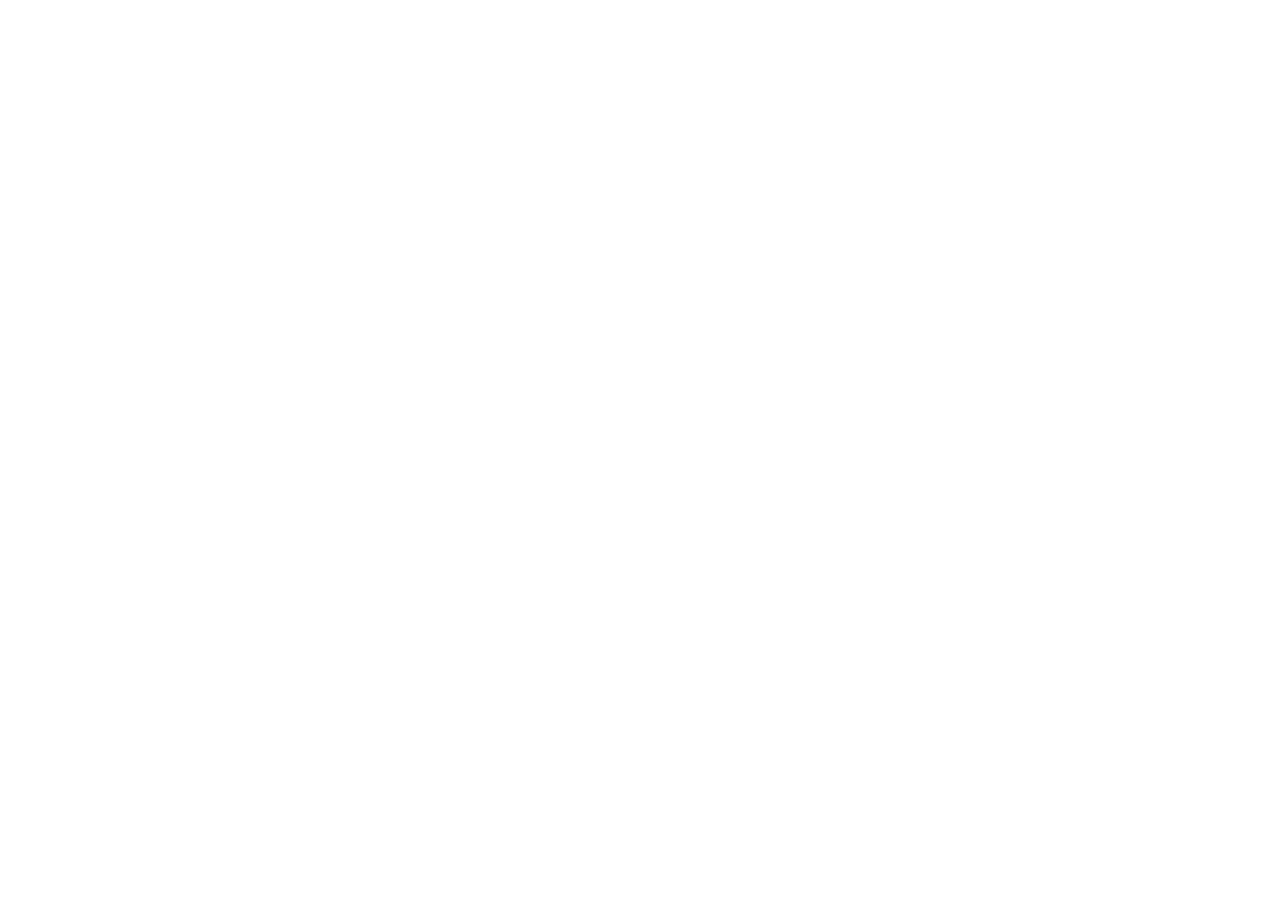
==== index.html @ cf87d17a "添加index 跟login" ====
<!DOCTYPE html>
<html lang="en">

<head>
    <meta charset="UTF-8">
    <meta name="viewport" content="width=device-width, initial-scale=1.0">
    <title>Document</title>
    <link rel="stylesheet" href="/assets/lib/layui/css/layui.css">
    <link rel="stylesheet" href="/assets/css/index.css">
</head>

<body>

</body>

</html>
---- assets/lib/layui/css/layui.css ----
/** layui-v2.5.5 MIT License By https://www.layui.com */
 .layui-inline,img{display:inline-block;vertical-align:middle}h1,h2,h3,h4,h5,h6{font-weight:400}.layui-edge,.layui-header,.layui-inline,.layui-main{position:relative}.layui-body,.layui-edge,.layui-elip{overflow:hidden}.layui-btn,.layui-edge,.layui-inline,img{vertical-align:middle}.layui-btn,.layui-disabled,.layui-icon,.layui-unselect{-moz-user-select:none;-webkit-user-select:none;-ms-user-select:none}.layui-elip,.layui-form-checkbox span,.layui-form-pane .layui-form-label{text-overflow:ellipsis;white-space:nowrap}.layui-breadcrumb,.layui-tree-btnGroup{visibility:hidden}blockquote,body,button,dd,div,dl,dt,form,h1,h2,h3,h4,h5,h6,input,li,ol,p,pre,td,textarea,th,ul{margin:0;padding:0;-webkit-tap-highlight-color:rgba(0,0,0,0)}a:active,a:hover{outline:0}img{border:none}li{list-style:none}table{border-collapse:collapse;border-spacing:0}h4,h5,h6{font-size:100%}button,input,optgroup,option,select,textarea{font-family:inherit;font-size:inherit;font-style:inherit;font-weight:inherit;outline:0}pre{white-space:pre-wrap;white-space:-moz-pre-wrap;white-space:-pre-wrap;white-space:-o-pre-wrap;word-wrap:break-word}body{line-height:24px;font:14px Helvetica Neue,Helvetica,PingFang SC,Tahoma,Arial,sans-serif}hr{height:1px;margin:10px 0;border:0;clear:both}a{color:#333;text-decoration:none}a:hover{color:#777}a cite{font-style:normal;*cursor:pointer}.layui-border-box,.layui-border-box *{box-sizing:border-box}.layui-box,.layui-box *{box-sizing:content-box}.layui-clear{clear:both;*zoom:1}.layui-clear:after{content:'\20';clear:both;*zoom:1;display:block;height:0}.layui-inline{*display:inline;*zoom:1}.layui-edge{display:inline-block;width:0;height:0;border-width:6px;border-style:dashed;border-color:transparent}.layui-edge-top{top:-4px;border-bottom-color:#999;border-bottom-style:solid}.layui-edge-right{border-left-color:#999;border-left-style:solid}.layui-edge-bottom{top:2px;border-top-color:#999;border-top-style:solid}.layui-edge-left{border-right-color:#999;border-right-style:solid}.layui-disabled,.layui-disabled:hover{color:#d2d2d2!important;cursor:not-allowed!important}.layui-circle{border-radius:100%}.layui-show{display:block!important}.layui-hide{display:none!important}@font-face{font-family:layui-icon;src:url(../font/iconfont.eot?v=250);src:url(../font/iconfont.eot?v=250#iefix) format('embedded-opentype'),url(../font/iconfont.woff2?v=250) format('woff2'),url(../font/iconfont.woff?v=250) format('woff'),url(../font/iconfont.ttf?v=250) format('truetype'),url(../font/iconfont.svg?v=250#layui-icon) format('svg')}.layui-icon{font-family:layui-icon!important;font-size:16px;font-style:normal;-webkit-font-smoothing:antialiased;-moz-osx-font-smoothing:grayscale}.layui-icon-reply-fill:before{content:"\e611"}.layui-icon-set-fill:before{content:"\e614"}.layui-icon-menu-fill:before{content:"\e60f"}.layui-icon-search:before{content:"\e615"}.layui-icon-share:before{content:"\e641"}.layui-icon-set-sm:before{content:"\e620"}.layui-icon-engine:before{content:"\e628"}.layui-icon-close:before{content:"\1006"}.layui-icon-close-fill:before{content:"\1007"}.layui-icon-chart-screen:before{content:"\e629"}.layui-icon-star:before{content:"\e600"}.layui-icon-circle-dot:before{content:"\e617"}.layui-icon-chat:before{content:"\e606"}.layui-icon-release:before{content:"\e609"}.layui-icon-list:before{content:"\e60a"}.layui-icon-chart:before{content:"\e62c"}.layui-icon-ok-circle:before{content:"\1005"}.layui-icon-layim-theme:before{content:"\e61b"}.layui-icon-table:before{content:"\e62d"}.layui-icon-right:before{content:"\e602"}.layui-icon-left:before{content:"\e603"}.layui-icon-cart-simple:before{content:"\e698"}.layui-icon-face-cry:before{content:"\e69c"}.layui-icon-face-smile:before{content:"\e6af"}.layui-icon-survey:before{content:"\e6b2"}.layui-icon-tree:before{content:"\e62e"}.layui-icon-upload-circle:before{content:"\e62f"}.layui-icon-add-circle:before{content:"\e61f"}.layui-icon-download-circle:before{content:"\e601"}.layui-icon-templeate-1:before{content:"\e630"}.layui-icon-util:before{content:"\e631"}.layui-icon-face-surprised:before{content:"\e664"}.layui-icon-edit:before{content:"\e642"}.layui-icon-speaker:before{content:"\e645"}.layui-icon-down:before{content:"\e61a"}.layui-icon-file:before{content:"\e621"}.layui-icon-layouts:before{content:"\e632"}.layui-icon-rate-half:before{content:"\e6c9"}.layui-icon-add-circle-fine:before{content:"\e608"}.layui-icon-prev-circle:before{content:"\e633"}.layui-icon-read:before{content:"\e705"}.layui-icon-404:before{content:"\e61c"}.layui-icon-carousel:before{content:"\e634"}.layui-icon-help:before{content:"\e607"}.layui-icon-code-circle:before{content:"\e635"}.layui-icon-water:before{content:"\e636"}.layui-icon-username:before{content:"\e66f"}.layui-icon-find-fill:before{content:"\e670"}.layui-icon-about:before{content:"\e60b"}.layui-icon-location:before{content:"\e715"}.layui-icon-up:before{content:"\e619"}.layui-icon-pause:before{content:"\e651"}.layui-icon-date:before{content:"\e637"}.layui-icon-layim-uploadfile:before{content:"\e61d"}.layui-icon-delete:before{content:"\e640"}.layui-icon-play:before{content:"\e652"}.layui-icon-top:before{content:"\e604"}.layui-icon-friends:before{content:"\e612"}.layui-icon-refresh-3:before{content:"\e9aa"}.layui-icon-ok:before{content:"\e605"}.layui-icon-layer:before{content:"\e638"}.layui-icon-face-smile-fine:before{content:"\e60c"}.layui-icon-dollar:before{content:"\e659"}.layui-icon-group:before{content:"\e613"}.layui-icon-layim-download:before{content:"\e61e"}.layui-icon-picture-fine:before{content:"\e60d"}.layui-icon-link:before{content:"\e64c"}.layui-icon-diamond:before{content:"\e735"}.layui-icon-log:before{content:"\e60e"}.layui-icon-rate-solid:before{content:"\e67a"}.layui-icon-fonts-del:before{content:"\e64f"}.layui-icon-unlink:before{content:"\e64d"}.layui-icon-fonts-clear:before{content:"\e639"}.layui-icon-triangle-r:before{content:"\e623"}.layui-icon-circle:before{content:"\e63f"}.layui-icon-radio:before{content:"\e643"}.layui-icon-align-center:before{content:"\e647"}.layui-icon-align-right:before{content:"\e648"}.layui-icon-align-left:before{content:"\e649"}.layui-icon-loading-1:before{content:"\e63e"}.layui-icon-return:before{content:"\e65c"}.layui-icon-fonts-strong:before{content:"\e62b"}.layui-icon-upload:before{content:"\e67c"}.layui-icon-dialogue:before{content:"\e63a"}.layui-icon-video:before{content:"\e6ed"}.layui-icon-headset:before{content:"\e6fc"}.layui-icon-cellphone-fine:before{content:"\e63b"}.layui-icon-add-1:before{content:"\e654"}.layui-icon-face-smile-b:before{content:"\e650"}.layui-icon-fonts-html:before{content:"\e64b"}.layui-icon-form:before{content:"\e63c"}.layui-icon-cart:before{content:"\e657"}.layui-icon-camera-fill:before{content:"\e65d"}.layui-icon-tabs:before{content:"\e62a"}.layui-icon-fonts-code:before{content:"\e64e"}.layui-icon-fire:before{content:"\e756"}.layui-icon-set:before{content:"\e716"}.layui-icon-fonts-u:before{content:"\e646"}.layui-icon-triangle-d:before{content:"\e625"}.layui-icon-tips:before{content:"\e702"}.layui-icon-picture:before{content:"\e64a"}.layui-icon-more-vertical:before{content:"\e671"}.layui-icon-flag:before{content:"\e66c"}.layui-icon-loading:before{content:"\e63d"}.layui-icon-fonts-i:before{content:"\e644"}.layui-icon-refresh-1:before{content:"\e666"}.layui-icon-rmb:before{content:"\e65e"}.layui-icon-home:before{content:"\e68e"}.layui-icon-user:before{content:"\e770"}.layui-icon-notice:before{content:"\e667"}.layui-icon-login-weibo:before{content:"\e675"}.layui-icon-voice:before{content:"\e688"}.layui-icon-upload-drag:before{content:"\e681"}.layui-icon-login-qq:before{content:"\e676"}.layui-icon-snowflake:before{content:"\e6b1"}.layui-icon-file-b:before{content:"\e655"}.layui-icon-template:before{content:"\e663"}.layui-icon-auz:before{content:"\e672"}.layui-icon-console:before{content:"\e665"}.layui-icon-app:before{content:"\e653"}.layui-icon-prev:before{content:"\e65a"}.layui-icon-website:before{content:"\e7ae"}.layui-icon-next:before{content:"\e65b"}.layui-icon-component:before{content:"\e857"}.layui-icon-more:before{content:"\e65f"}.layui-icon-login-wechat:before{content:"\e677"}.layui-icon-shrink-right:before{content:"\e668"}.layui-icon-spread-left:before{content:"\e66b"}.layui-icon-camera:before{content:"\e660"}.layui-icon-note:before{content:"\e66e"}.layui-icon-refresh:before{content:"\e669"}.layui-icon-female:before{content:"\e661"}.layui-icon-male:before{content:"\e662"}.layui-icon-password:before{content:"\e673"}.layui-icon-senior:before{content:"\e674"}.layui-icon-theme:before{content:"\e66a"}.layui-icon-tread:before{content:"\e6c5"}.layui-icon-praise:before{content:"\e6c6"}.layui-icon-star-fill:before{content:"\e658"}.layui-icon-rate:before{content:"\e67b"}.layui-icon-template-1:before{content:"\e656"}.layui-icon-vercode:before{content:"\e679"}.layui-icon-cellphone:before{content:"\e678"}.layui-icon-screen-full:before{content:"\e622"}.layui-icon-screen-restore:before{content:"\e758"}.layui-icon-cols:before{content:"\e610"}.layui-icon-export:before{content:"\e67d"}.layui-icon-print:before{content:"\e66d"}.layui-icon-slider:before{content:"\e714"}.layui-icon-addition:before{content:"\e624"}.layui-icon-subtraction:before{content:"\e67e"}.layui-icon-service:before{content:"\e626"}.layui-icon-transfer:before{content:"\e691"}.layui-main{width:1140px;margin:0 auto}.layui-header{z-index:1000;height:60px}.layui-header a:hover{transition:all .5s;-webkit-transition:all .5s}.layui-side{position:fixed;left:0;top:0;bottom:0;z-index:999;width:200px;overflow-x:hidden}.layui-side-scroll{position:relative;width:220px;height:100%;overflow-x:hidden}.layui-body{position:absolute;left:200px;right:0;top:0;bottom:0;z-index:998;width:auto;overflow-y:auto;box-sizing:border-box}.layui-layout-body{overflow:hidden}.layui-layout-admin .layui-header{background-color:#23262E}.layui-layout-admin .layui-side{top:60px;width:200px;overflow-x:hidden}.layui-layout-admin .layui-body{position:fixed;top:60px;bottom:44px}.layui-layout-admin .layui-main{width:auto;margin:0 15px}.layui-layout-admin .layui-footer{position:fixed;left:200px;right:0;bottom:0;height:44px;line-height:44px;padding:0 15px;background-color:#eee}.layui-layout-admin .layui-logo{position:absolute;left:0;top:0;width:200px;height:100%;line-height:60px;text-align:center;color:#009688;font-size:16px}.layui-layout-admin .layui-header .layui-nav{background:0 0}.layui-layout-left{position:absolute!important;left:200px;top:0}.layui-layout-right{position:absolute!important;right:0;top:0}.layui-container{position:relative;margin:0 auto;padding:0 15px;box-sizing:border-box}.layui-fluid{position:relative;margin:0 auto;padding:0 15px}.layui-row:after,.layui-row:before{content:'';display:block;clear:both}.layui-col-lg1,.layui-col-lg10,.layui-col-lg11,.layui-col-lg12,.layui-col-lg2,.layui-col-lg3,.layui-col-lg4,.layui-col-lg5,.layui-col-lg6,.layui-col-lg7,.layui-col-lg8,.layui-col-lg9,.layui-col-md1,.layui-col-md10,.layui-col-md11,.layui-col-md12,.layui-col-md2,.layui-col-md3,.layui-col-md4,.layui-col-md5,.layui-col-md6,.layui-col-md7,.layui-col-md8,.layui-col-md9,.layui-col-sm1,.layui-col-sm10,.layui-col-sm11,.layui-col-sm12,.layui-col-sm2,.layui-col-sm3,.layui-col-sm4,.layui-col-sm5,.layui-col-sm6,.layui-col-sm7,.layui-col-sm8,.layui-col-sm9,.layui-col-xs1,.layui-col-xs10,.layui-col-xs11,.layui-col-xs12,.layui-col-xs2,.layui-col-xs3,.layui-col-xs4,.layui-col-xs5,.layui-col-xs6,.layui-col-xs7,.layui-col-xs8,.layui-col-xs9{position:relative;display:block;box-sizing:border-box}.layui-col-xs1,.layui-col-xs10,.layui-col-xs11,.layui-col-xs12,.layui-col-xs2,.layui-col-xs3,.layui-col-xs4,.layui-col-xs5,.layui-col-xs6,.layui-col-xs7,.layui-col-xs8,.layui-col-xs9{float:left}.layui-col-xs1{width:8.33333333%}.layui-col-xs2{width:16.66666667%}.layui-col-xs3{width:25%}.layui-col-xs4{width:33.33333333%}.layui-col-xs5{width:41.66666667%}.layui-col-xs6{width:50%}.layui-col-xs7{width:58.33333333%}.layui-col-xs8{width:66.66666667%}.layui-col-xs9{width:75%}.layui-col-xs10{width:83.33333333%}.layui-col-xs11{width:91.66666667%}.layui-col-xs12{width:100%}.layui-col-xs-offset1{margin-left:8.33333333%}.layui-col-xs-offset2{margin-left:16.66666667%}.layui-col-xs-offset3{margin-left:25%}.layui-col-xs-offset4{margin-left:33.33333333%}.layui-col-xs-offset5{margin-left:41.66666667%}.layui-col-xs-offset6{margin-left:50%}.layui-col-xs-offset7{margin-left:58.33333333%}.layui-col-xs-offset8{margin-left:66.66666667%}.layui-col-xs-offset9{margin-left:75%}.layui-col-xs-offset10{margin-left:83.33333333%}.layui-col-xs-offset11{margin-left:91.66666667%}.layui-col-xs-offset12{margin-left:100%}@media screen and (max-width:768px){.layui-hide-xs{display:none!important}.layui-show-xs-block{display:block!important}.layui-show-xs-inline{display:inline!important}.layui-show-xs-inline-block{display:inline-block!important}}@media screen and (min-width:768px){.layui-container{width:750px}.layui-hide-sm{display:none!important}.layui-show-sm-block{display:block!important}.layui-show-sm-inline{display:inline!important}.layui-show-sm-inline-block{display:inline-block!important}.layui-col-sm1,.layui-col-sm10,.layui-col-sm11,.layui-col-sm12,.layui-col-sm2,.layui-col-sm3,.layui-col-sm4,.layui-col-sm5,.layui-col-sm6,.layui-col-sm7,.layui-col-sm8,.layui-col-sm9{float:left}.layui-col-sm1{width:8.33333333%}.layui-col-sm2{width:16.66666667%}.layui-col-sm3{width:25%}.layui-col-sm4{width:33.33333333%}.layui-col-sm5{width:41.66666667%}.layui-col-sm6{width:50%}.layui-col-sm7{width:58.33333333%}.layui-col-sm8{width:66.66666667%}.layui-col-sm9{width:75%}.layui-col-sm10{width:83.33333333%}.layui-col-sm11{width:91.66666667%}.layui-col-sm12{width:100%}.layui-col-sm-offset1{margin-left:8.33333333%}.layui-col-sm-offset2{margin-left:16.66666667%}.layui-col-sm-offset3{margin-left:25%}.layui-col-sm-offset4{margin-left:33.33333333%}.layui-col-sm-offset5{margin-left:41.66666667%}.layui-col-sm-offset6{margin-left:50%}.layui-col-sm-offset7{margin-left:58.33333333%}.layui-col-sm-offset8{margin-left:66.66666667%}.layui-col-sm-offset9{margin-left:75%}.layui-col-sm-offset10{margin-left:83.33333333%}.layui-col-sm-offset11{margin-left:91.66666667%}.layui-col-sm-offset12{margin-left:100%}}@media screen and (min-width:992px){.layui-container{width:970px}.layui-hide-md{display:none!important}.layui-show-md-block{display:block!important}.layui-show-md-inline{display:inline!important}.layui-show-md-inline-block{display:inline-block!important}.layui-col-md1,.layui-col-md10,.layui-col-md11,.layui-col-md12,.layui-col-md2,.layui-col-md3,.layui-col-md4,.layui-col-md5,.layui-col-md6,.layui-col-md7,.layui-col-md8,.layui-col-md9{float:left}.layui-col-md1{width:8.33333333%}.layui-col-md2{width:16.66666667%}.layui-col-md3{width:25%}.layui-col-md4{width:33.33333333%}.layui-col-md5{width:41.66666667%}.layui-col-md6{width:50%}.layui-col-md7{width:58.33333333%}.layui-col-md8{width:66.66666667%}.layui-col-md9{width:75%}.layui-col-md10{width:83.33333333%}.layui-col-md11{width:91.66666667%}.layui-col-md12{width:100%}.layui-col-md-offset1{margin-left:8.33333333%}.layui-col-md-offset2{margin-left:16.66666667%}.layui-col-md-offset3{margin-left:25%}.layui-col-md-offset4{margin-left:33.33333333%}.layui-col-md-offset5{margin-left:41.66666667%}.layui-col-md-offset6{margin-left:50%}.layui-col-md-offset7{margin-left:58.33333333%}.layui-col-md-offset8{margin-left:66.66666667%}.layui-col-md-offset9{margin-left:75%}.layui-col-md-offset10{margin-left:83.33333333%}.layui-col-md-offset11{margin-left:91.66666667%}.layui-col-md-offset12{margin-left:100%}}@media screen and (min-width:1200px){.layui-container{width:1170px}.layui-hide-lg{display:none!important}.layui-show-lg-block{display:block!important}.layui-show-lg-inline{display:inline!important}.layui-show-lg-inline-block{display:inline-block!important}.layui-col-lg1,.layui-col-lg10,.layui-col-lg11,.layui-col-lg12,.layui-col-lg2,.layui-col-lg3,.layui-col-lg4,.layui-col-lg5,.layui-col-lg6,.layui-col-lg7,.layui-col-lg8,.layui-col-lg9{float:left}.layui-col-lg1{width:8.33333333%}.layui-col-lg2{width:16.66666667%}.layui-col-lg3{width:25%}.layui-col-lg4{width:33.33333333%}.layui-col-lg5{width:41.66666667%}.layui-col-lg6{width:50%}.layui-col-lg7{width:58.33333333%}.layui-col-lg8{width:66.66666667%}.layui-col-lg9{width:75%}.layui-col-lg10{width:83.33333333%}.layui-col-lg11{width:91.66666667%}.layui-col-lg12{width:100%}.layui-col-lg-offset1{margin-left:8.33333333%}.layui-col-lg-offset2{margin-left:16.66666667%}.layui-col-lg-offset3{margin-left:25%}.layui-col-lg-offset4{margin-left:33.33333333%}.layui-col-lg-offset5{margin-left:41.66666667%}.layui-col-lg-offset6{margin-left:50%}.layui-col-lg-offset7{margin-left:58.33333333%}.layui-col-lg-offset8{margin-left:66.66666667%}.layui-col-lg-offset9{margin-left:75%}.layui-col-lg-offset10{margin-left:83.33333333%}.layui-col-lg-offset11{margin-left:91.66666667%}.layui-col-lg-offset12{margin-left:100%}}.layui-col-space1{margin:-.5px}.layui-col-space1>*{padding:.5px}.layui-col-space3{margin:-1.5px}.layui-col-space3>*{padding:1.5px}.layui-col-space5{margin:-2.5px}.layui-col-space5>*{padding:2.5px}.layui-col-space8{margin:-3.5px}.layui-col-space8>*{padding:3.5px}.layui-col-space10{margin:-5px}.layui-col-space10>*{padding:5px}.layui-col-space12{margin:-6px}.layui-col-space12>*{padding:6px}.layui-col-space15{margin:-7.5px}.layui-col-space15>*{padding:7.5px}.layui-col-space18{margin:-9px}.layui-col-space18>*{padding:9px}.layui-col-space20{margin:-10px}.layui-col-space20>*{padding:10px}.layui-col-space22{margin:-11px}.layui-col-space22>*{padding:11px}.layui-col-space25{margin:-12.5px}.layui-col-space25>*{padding:12.5px}.layui-col-space30{margin:-15px}.layui-col-space30>*{padding:15px}.layui-btn,.layui-input,.layui-select,.layui-textarea,.layui-upload-button{outline:0;-webkit-appearance:none;transition:all .3s;-webkit-transition:all .3s;box-sizing:border-box}.layui-elem-quote{margin-bottom:10px;padding:15px;line-height:22px;border-left:5px solid #009688;border-radius:0 2px 2px 0;background-color:#f2f2f2}.layui-quote-nm{border-style:solid;border-width:1px 1px 1px 5px;background:0 0}.layui-elem-field{margin-bottom:10px;padding:0;border-width:1px;border-style:solid}.layui-elem-field legend{margin-left:20px;padding:0 10px;font-size:20px;font-weight:300}.layui-field-title{margin:10px 0 20px;border-width:1px 0 0}.layui-field-box{padding:10px 15px}.layui-field-title .layui-field-box{padding:10px 0}.layui-progress{position:relative;height:6px;border-radius:20px;background-color:#e2e2e2}.layui-progress-bar{position:absolute;left:0;top:0;width:0;max-width:100%;height:6px;border-radius:20px;text-align:right;background-color:#5FB878;transition:all .3s;-webkit-transition:all .3s}.layui-progress-big,.layui-progress-big .layui-progress-bar{height:18px;line-height:18px}.layui-progress-text{position:relative;top:-20px;line-height:18px;font-size:12px;color:#666}.layui-progress-big .layui-progress-text{position:static;padding:0 10px;color:#fff}.layui-collapse{border-width:1px;border-style:solid;border-radius:2px}.layui-colla-content,.layui-colla-item{border-top-width:1px;border-top-style:solid}.layui-colla-item:first-child{border-top:none}.layui-colla-title{position:relative;height:42px;line-height:42px;padding:0 15px 0 35px;color:#333;background-color:#f2f2f2;cursor:pointer;font-size:14px;overflow:hidden}.layui-colla-content{display:none;padding:10px 15px;line-height:22px;color:#666}.layui-colla-icon{position:absolute;left:15px;top:0;font-size:14px}.layui-card{margin-bottom:15px;border-radius:2px;background-color:#fff;box-shadow:0 1px 2px 0 rgba(0,0,0,.05)}.layui-card:last-child{margin-bottom:0}.layui-card-header{position:relative;height:42px;line-height:42px;padding:0 15px;border-bottom:1px solid #f6f6f6;color:#333;border-radius:2px 2px 0 0;font-size:14px}.layui-bg-black,.layui-bg-blue,.layui-bg-cyan,.layui-bg-green,.layui-bg-orange,.layui-bg-red{color:#fff!important}.layui-card-body{position:relative;padding:10px 15px;line-height:24px}.layui-card-body[pad15]{padding:15px}.layui-card-body[pad20]{padding:20px}.layui-card-body .layui-table{margin:5px 0}.layui-card .layui-tab{margin:0}.layui-panel-window{position:relative;padding:15px;border-radius:0;border-top:5px solid #E6E6E6;background-color:#fff}.layui-auxiliar-moving{position:fixed;left:0;right:0;top:0;bottom:0;width:100%;height:100%;background:0 0;z-index:9999999999}.layui-form-label,.layui-form-mid,.layui-form-select,.layui-input-block,.layui-input-inline,.layui-textarea{position:relative}.layui-bg-red{background-color:#FF5722!important}.layui-bg-orange{background-color:#FFB800!important}.layui-bg-green{background-color:#009688!important}.layui-bg-cyan{background-color:#2F4056!important}.layui-bg-blue{background-color:#1E9FFF!important}.layui-bg-black{background-color:#393D49!important}.layui-bg-gray{background-color:#eee!important;color:#666!important}.layui-badge-rim,.layui-colla-content,.layui-colla-item,.layui-collapse,.layui-elem-field,.layui-form-pane .layui-form-item[pane],.layui-form-pane .layui-form-label,.layui-input,.layui-layedit,.layui-layedit-tool,.layui-quote-nm,.layui-select,.layui-tab-bar,.layui-tab-card,.layui-tab-title,.layui-tab-title .layui-this:after,.layui-textarea{border-color:#e6e6e6}.layui-timeline-item:before,hr{background-color:#e6e6e6}.layui-text{line-height:22px;font-size:14px;color:#666}.layui-text h1,.layui-text h2,.layui-text h3{font-weight:500;color:#333}.layui-text h1{font-size:30px}.layui-text h2{font-size:24px}.layui-text h3{font-size:18px}.layui-text a:not(.layui-btn){color:#01AAED}.layui-text a:not(.layui-btn):hover{text-decoration:underline}.layui-text ul{padding:5px 0 5px 15px}.layui-text ul li{margin-top:5px;list-style-type:disc}.layui-text em,.layui-word-aux{color:#999!important;padding:0 5px!important}.layui-btn{display:inline-block;height:38px;line-height:38px;padding:0 18px;background-color:#009688;color:#fff;white-space:nowrap;text-align:center;font-size:14px;border:none;border-radius:2px;cursor:pointer}.layui-btn:hover{opacity:.8;filter:alpha(opacity=80);color:#fff}.layui-btn:active{opacity:1;filter:alpha(opacity=100)}.layui-btn+.layui-btn{margin-left:10px}.layui-btn-container{font-size:0}.layui-btn-container .layui-btn{margin-right:10px;margin-bottom:10px}.layui-btn-container .layui-btn+.layui-btn{margin-left:0}.layui-table .layui-btn-container .layui-btn{margin-bottom:9px}.layui-btn-radius{border-radius:100px}.layui-btn .layui-icon{margin-right:3px;font-size:18px;vertical-align:bottom;vertical-align:middle\9}.layui-btn-primary{border:1px solid #C9C9C9;background-color:#fff;color:#555}.layui-btn-primary:hover{border-color:#009688;color:#333}.layui-btn-normal{background-color:#1E9FFF}.layui-btn-warm{background-color:#FFB800}.layui-btn-danger{background-color:#FF5722}.layui-btn-checked{background-color:#5FB878}.layui-btn-disabled,.layui-btn-disabled:active,.layui-btn-disabled:hover{border:1px solid #e6e6e6;background-color:#FBFBFB;color:#C9C9C9;cursor:not-allowed;opacity:1}.layui-btn-lg{height:44px;line-height:44px;padding:0 25px;font-size:16px}.layui-btn-sm{height:30px;line-height:30px;padding:0 10px;font-size:12px}.layui-btn-sm i{font-size:16px!important}.layui-btn-xs{height:22px;line-height:22px;padding:0 5px;font-size:12px}.layui-btn-xs i{font-size:14px!important}.layui-btn-group{display:inline-block;vertical-align:middle;font-size:0}.layui-btn-group .layui-btn{margin-left:0!important;margin-right:0!important;border-left:1px solid rgba(255,255,255,.5);border-radius:0}.layui-btn-group .layui-btn-primary{border-left:none}.layui-btn-group .layui-btn-primary:hover{border-color:#C9C9C9;color:#009688}.layui-btn-group .layui-btn:first-child{border-left:none;border-radius:2px 0 0 2px}.layui-btn-group .layui-btn-primary:first-child{border-left:1px solid #c9c9c9}.layui-btn-group .layui-btn:last-child{border-radius:0 2px 2px 0}.layui-btn-group .layui-btn+.layui-btn{margin-left:0}.layui-btn-group+.layui-btn-group{margin-left:10px}.layui-btn-fluid{width:100%}.layui-input,.layui-select,.layui-textarea{height:38px;line-height:1.3;line-height:38px\9;border-width:1px;border-style:solid;background-color:#fff;border-radius:2px}.layui-input::-webkit-input-placeholder,.layui-select::-webkit-input-placeholder,.layui-textarea::-webkit-input-placeholder{line-height:1.3}.layui-input,.layui-textarea{display:block;width:100%;padding-left:10px}.layui-input:hover,.layui-textarea:hover{border-color:#D2D2D2!important}.layui-input:focus,.layui-textarea:focus{border-color:#C9C9C9!important}.layui-textarea{min-height:100px;height:auto;line-height:20px;padding:6px 10px;resize:vertical}.layui-select{padding:0 10px}.layui-form input[type=checkbox],.layui-form input[type=radio],.layui-form select{display:none}.layui-form [lay-ignore]{display:initial}.layui-form-item{margin-bottom:15px;clear:both;*zoom:1}.layui-form-item:after{content:'\20';clear:both;*zoom:1;display:block;height:0}.layui-form-label{float:left;display:block;padding:9px 15px;width:80px;font-weight:400;line-height:20px;text-align:right}.layui-form-label-col{display:block;float:none;padding:9px 0;line-height:20px;text-align:left}.layui-form-item .layui-inline{margin-bottom:5px;margin-right:10px}.layui-input-block{margin-left:110px;min-height:36px}.layui-input-inline{display:inline-block;vertical-align:middle}.layui-form-item .layui-input-inline{float:left;width:190px;margin-right:10px}.layui-form-text .layui-input-inline{width:auto}.layui-form-mid{float:left;display:block;padding:9px 0!important;line-height:20px;margin-right:10px}.layui-form-danger+.layui-form-select .layui-input,.layui-form-danger:focus{border-color:#FF5722!important}.layui-form-select .layui-input{padding-right:30px;cursor:pointer}.layui-form-select .layui-edge{position:absolute;right:10px;top:50%;margin-top:-3px;cursor:pointer;border-width:6px;border-top-color:#c2c2c2;border-top-style:solid;transition:all .3s;-webkit-transition:all .3s}.layui-form-select dl{display:none;position:absolute;left:0;top:42px;padding:5px 0;z-index:899;min-width:100%;border:1px solid #d2d2d2;max-height:300px;overflow-y:auto;background-color:#fff;border-radius:2px;box-shadow:0 2px 4px rgba(0,0,0,.12);box-sizing:border-box}.layui-form-select dl dd,.layui-form-select dl dt{padding:0 10px;line-height:36px;white-space:nowrap;overflow:hidden;text-overflow:ellipsis}.layui-form-select dl dt{font-size:12px;color:#999}.layui-form-select dl dd{cursor:pointer}.layui-form-select dl dd:hover{background-color:#f2f2f2;-webkit-transition:.5s all;transition:.5s all}.layui-form-select .layui-select-group dd{padding-left:20px}.layui-form-select dl dd.layui-select-tips{padding-left:10px!important;color:#999}.layui-form-select dl dd.layui-this{background-color:#5FB878;color:#fff}.layui-form-checkbox,.layui-form-select dl dd.layui-disabled{background-color:#fff}.layui-form-selected dl{display:block}.layui-form-checkbox,.layui-form-checkbox *,.layui-form-switch{display:inline-block;vertical-align:middle}.layui-form-selected .layui-edge{margin-top:-9px;-webkit-transform:rotate(180deg);transform:rotate(180deg);margin-top:-3px\9}:root .layui-form-selected .layui-edge{margin-top:-9px\0/IE9}.layui-form-selectup dl{top:auto;bottom:42px}.layui-select-none{margin:5px 0;text-align:center;color:#999}.layui-select-disabled .layui-disabled{border-color:#eee!important}.layui-select-disabled .layui-edge{border-top-color:#d2d2d2}.layui-form-checkbox{position:relative;height:30px;line-height:30px;margin-right:10px;padding-right:30px;cursor:pointer;font-size:0;-webkit-transition:.1s linear;transition:.1s linear;box-sizing:border-box}.layui-form-checkbox span{padding:0 10px;height:100%;font-size:14px;border-radius:2px 0 0 2px;background-color:#d2d2d2;color:#fff;overflow:hidden}.layui-form-checkbox:hover span{background-color:#c2c2c2}.layui-form-checkbox i{position:absolute;right:0;top:0;width:30px;height:28px;border:1px solid #d2d2d2;border-left:none;border-radius:0 2px 2px 0;color:#fff;font-size:20px;text-align:center}.layui-form-checkbox:hover i{border-color:#c2c2c2;color:#c2c2c2}.layui-form-checked,.layui-form-checked:hover{border-color:#5FB878}.layui-form-checked span,.layui-form-checked:hover span{background-color:#5FB878}.layui-form-checked i,.layui-form-checked:hover i{color:#5FB878}.layui-form-item .layui-form-checkbox{margin-top:4px}.layui-form-checkbox[lay-skin=primary]{height:auto!important;line-height:normal!important;min-width:18px;min-height:18px;border:none!important;margin-right:0;padding-left:28px;padding-right:0;background:0 0}.layui-form-checkbox[lay-skin=primary] span{padding-left:0;padding-right:15px;line-height:18px;background:0 0;color:#666}.layui-form-checkbox[lay-skin=primary] i{right:auto;left:0;width:16px;height:16px;line-height:16px;border:1px solid #d2d2d2;font-size:12px;border-radius:2px;background-color:#fff;-webkit-transition:.1s linear;transition:.1s linear}.layui-form-checkbox[lay-skin=primary]:hover i{border-color:#5FB878;color:#fff}.layui-form-checked[lay-skin=primary] i{border-color:#5FB878!important;background-color:#5FB878;color:#fff}.layui-checkbox-disbaled[lay-skin=primary] span{background:0 0!important;color:#c2c2c2}.layui-checkbox-disbaled[lay-skin=primary]:hover i{border-color:#d2d2d2}.layui-form-item .layui-form-checkbox[lay-skin=primary]{margin-top:10px}.layui-form-switch{position:relative;height:22px;line-height:22px;min-width:35px;padding:0 5px;margin-top:8px;border:1px solid #d2d2d2;border-radius:20px;cursor:pointer;background-color:#fff;-webkit-transition:.1s linear;transition:.1s linear}.layui-form-switch i{position:absolute;left:5px;top:3px;width:16px;height:16px;border-radius:20px;background-color:#d2d2d2;-webkit-transition:.1s linear;transition:.1s linear}.layui-form-switch em{position:relative;top:0;width:25px;margin-left:21px;padding:0!important;text-align:center!important;color:#999!important;font-style:normal!important;font-size:12px}.layui-form-onswitch{border-color:#5FB878;background-color:#5FB878}.layui-checkbox-disbaled,.layui-checkbox-disbaled i{border-color:#e2e2e2!important}.layui-form-onswitch i{left:100%;margin-left:-21px;background-color:#fff}.layui-form-onswitch em{margin-left:5px;margin-right:21px;color:#fff!important}.layui-checkbox-disbaled span{background-color:#e2e2e2!important}.layui-checkbox-disbaled:hover i{color:#fff!important}[lay-radio]{display:none}.layui-form-radio,.layui-form-radio *{display:inline-block;vertical-align:middle}.layui-form-radio{line-height:28px;margin:6px 10px 0 0;padding-right:10px;cursor:pointer;font-size:0}.layui-form-radio *{font-size:14px}.layui-form-radio>i{margin-right:8px;font-size:22px;color:#c2c2c2}.layui-form-radio>i:hover,.layui-form-radioed>i{color:#5FB878}.layui-radio-disbaled>i{color:#e2e2e2!important}.layui-form-pane .layui-form-label{width:110px;padding:8px 15px;height:38px;line-height:20px;border-width:1px;border-style:solid;border-radius:2px 0 0 2px;text-align:center;background-color:#FBFBFB;overflow:hidden;box-sizing:border-box}.layui-form-pane .layui-input-inline{margin-left:-1px}.layui-form-pane .layui-input-block{margin-left:110px;left:-1px}.layui-form-pane .layui-input{border-radius:0 2px 2px 0}.layui-form-pane .layui-form-text .layui-form-label{float:none;width:100%;border-radius:2px;box-sizing:border-box;text-align:left}.layui-form-pane .layui-form-text .layui-input-inline{display:block;margin:0;top:-1px;clear:both}.layui-form-pane .layui-form-text .layui-input-block{margin:0;left:0;top:-1px}.layui-form-pane .layui-form-text .layui-textarea{min-height:100px;border-radius:0 0 2px 2px}.layui-form-pane .layui-form-checkbox{margin:4px 0 4px 10px}.layui-form-pane .layui-form-radio,.layui-form-pane .layui-form-switch{margin-top:6px;margin-left:10px}.layui-form-pane .layui-form-item[pane]{position:relative;border-width:1px;border-style:solid}.layui-form-pane .layui-form-item[pane] .layui-form-label{position:absolute;left:0;top:0;height:100%;border-width:0 1px 0 0}.layui-form-pane .layui-form-item[pane] .layui-input-inline{margin-left:110px}@media screen and (max-width:450px){.layui-form-item .layui-form-label{text-overflow:ellipsis;overflow:hidden;white-space:nowrap}.layui-form-item .layui-inline{display:block;margin-right:0;margin-bottom:20px;clear:both}.layui-form-item .layui-inline:after{content:'\20';clear:both;display:block;height:0}.layui-form-item .layui-input-inline{display:block;float:none;left:-3px;width:auto;margin:0 0 10px 112px}.layui-form-item .layui-input-inline+.layui-form-mid{margin-left:110px;top:-5px;padding:0}.layui-form-item .layui-form-checkbox{margin-right:5px;margin-bottom:5px}}.layui-layedit{border-width:1px;border-style:solid;border-radius:2px}.layui-layedit-tool{padding:3px 5px;border-bottom-width:1px;border-bottom-style:solid;font-size:0}.layedit-tool-fixed{position:fixed;top:0;border-top:1px solid #e2e2e2}.layui-layedit-tool .layedit-tool-mid,.layui-layedit-tool .layui-icon{display:inline-block;vertical-align:middle;text-align:center;font-size:14px}.layui-layedit-tool .layui-icon{position:relative;width:32px;height:30px;line-height:30px;margin:3px 5px;color:#777;cursor:pointer;border-radius:2px}.layui-layedit-tool .layui-icon:hover{color:#393D49}.layui-layedit-tool .layui-icon:active{color:#000}.layui-layedit-tool .layedit-tool-active{background-color:#e2e2e2;color:#000}.layui-layedit-tool .layui-disabled,.layui-layedit-tool .layui-disabled:hover{color:#d2d2d2;cursor:not-allowed}.layui-layedit-tool .layedit-tool-mid{width:1px;height:18px;margin:0 10px;background-color:#d2d2d2}.layedit-tool-html{width:50px!important;font-size:30px!important}.layedit-tool-b,.layedit-tool-code,.layedit-tool-help{font-size:16px!important}.layedit-tool-d,.layedit-tool-face,.layedit-tool-image,.layedit-tool-unlink{font-size:18px!important}.layedit-tool-image input{position:absolute;font-size:0;left:0;top:0;width:100%;height:100%;opacity:.01;filter:Alpha(opacity=1);cursor:pointer}.layui-layedit-iframe iframe{display:block;width:100%}#LAY_layedit_code{overflow:hidden}.layui-laypage{display:inline-block;*display:inline;*zoom:1;vertical-align:middle;margin:10px 0;font-size:0}.layui-laypage>a:first-child,.layui-laypage>a:first-child em{border-radius:2px 0 0 2px}.layui-laypage>a:last-child,.layui-laypage>a:last-child em{border-radius:0 2px 2px 0}.layui-laypage>:first-child{margin-left:0!important}.layui-laypage>:last-child{margin-right:0!important}.layui-laypage a,.layui-laypage button,.layui-laypage input,.layui-laypage select,.layui-laypage span{border:1px solid #e2e2e2}.layui-laypage a,.layui-laypage span{display:inline-block;*display:inline;*zoom:1;vertical-align:middle;padding:0 15px;height:28px;line-height:28px;margin:0 -1px 5px 0;background-color:#fff;color:#333;font-size:12px}.layui-flow-more a *,.layui-laypage input,.layui-table-view select[lay-ignore]{display:inline-block}.layui-laypage a:hover{color:#009688}.layui-laypage em{font-style:normal}.layui-laypage .layui-laypage-spr{color:#999;font-weight:700}.layui-laypage a{text-decoration:none}.layui-laypage .layui-laypage-curr{position:relative}.layui-laypage .layui-laypage-curr em{position:relative;color:#fff}.layui-laypage .layui-laypage-curr .layui-laypage-em{position:absolute;left:-1px;top:-1px;padding:1px;width:100%;height:100%;background-color:#009688}.layui-laypage-em{border-radius:2px}.layui-laypage-next em,.layui-laypage-prev em{font-family:Sim sun;font-size:16px}.layui-laypage .layui-laypage-count,.layui-laypage .layui-laypage-limits,.layui-laypage .layui-laypage-refresh,.layui-laypage .layui-laypage-skip{margin-left:10px;margin-right:10px;padding:0;border:none}.layui-laypage .layui-laypage-limits,.layui-laypage .layui-laypage-refresh{vertical-align:top}.layui-laypage .layui-laypage-refresh i{font-size:18px;cursor:pointer}.layui-laypage select{height:22px;padding:3px;border-radius:2px;cursor:pointer}.layui-laypage .layui-laypage-skip{height:30px;line-height:30px;color:#999}.layui-laypage button,.layui-laypage input{height:30px;line-height:30px;border-radius:2px;vertical-align:top;background-color:#fff;box-sizing:border-box}.layui-laypage input{width:40px;margin:0 10px;padding:0 3px;text-align:center}.layui-laypage input:focus,.layui-laypage select:focus{border-color:#009688!important}.layui-laypage button{margin-left:10px;padding:0 10px;cursor:pointer}.layui-table,.layui-table-view{margin:10px 0}.layui-flow-more{margin:10px 0;text-align:center;color:#999;font-size:14px}.layui-flow-more a{height:32px;line-height:32px}.layui-flow-more a *{vertical-align:top}.layui-flow-more a cite{padding:0 20px;border-radius:3px;background-color:#eee;color:#333;font-style:normal}.layui-flow-more a cite:hover{opacity:.8}.layui-flow-more a i{font-size:30px;color:#737383}.layui-table{width:100%;background-color:#fff;color:#666}.layui-table tr{transition:all .3s;-webkit-transition:all .3s}.layui-table th{text-align:left;font-weight:400}.layui-table tbody tr:hover,.layui-table thead tr,.layui-table-click,.layui-table-header,.layui-table-hover,.layui-table-mend,.layui-table-patch,.layui-table-tool,.layui-table-total,.layui-table-total tr,.layui-table[lay-even] tr:nth-child(even){background-color:#f2f2f2}.layui-table td,.layui-table th,.layui-table-col-set,.layui-table-fixed-r,.layui-table-grid-down,.layui-table-header,.layui-table-page,.layui-table-tips-main,.layui-table-tool,.layui-table-total,.layui-table-view,.layui-table[lay-skin=line],.layui-table[lay-skin=row]{border-width:1px;border-style:solid;border-color:#e6e6e6}.layui-table td,.layui-table th{position:relative;padding:9px 15px;min-height:20px;line-height:20px;font-size:14px}.layui-table[lay-skin=line] td,.layui-table[lay-skin=line] th{border-width:0 0 1px}.layui-table[lay-skin=row] td,.layui-table[lay-skin=row] th{border-width:0 1px 0 0}.layui-table[lay-skin=nob] td,.layui-table[lay-skin=nob] th{border:none}.layui-table img{max-width:100px}.layui-table[lay-size=lg] td,.layui-table[lay-size=lg] th{padding:15px 30px}.layui-table-view .layui-table[lay-size=lg] .layui-table-cell{height:40px;line-height:40px}.layui-table[lay-size=sm] td,.layui-table[lay-size=sm] th{font-size:12px;padding:5px 10px}.layui-table-view .layui-table[lay-size=sm] .layui-table-cell{height:20px;line-height:20px}.layui-table[lay-data]{display:none}.layui-table-box{position:relative;overflow:hidden}.layui-table-view .layui-table{position:relative;width:auto;margin:0}.layui-table-view .layui-table[lay-skin=line]{border-width:0 1px 0 0}.layui-table-view .layui-table[lay-skin=row]{border-width:0 0 1px}.layui-table-view .layui-table td,.layui-table-view .layui-table th{padding:5px 0;border-top:none;border-left:none}.layui-table-view .layui-table th.layui-unselect .layui-table-cell span{cursor:pointer}.layui-table-view .layui-table td{cursor:default}.layui-table-view .layui-table td[data-edit=text]{cursor:text}.layui-table-view .layui-form-checkbox[lay-skin=primary] i{width:18px;height:18px}.layui-table-view .layui-form-radio{line-height:0;padding:0}.layui-table-view .layui-form-radio>i{margin:0;font-size:20px}.layui-table-init{position:absolute;left:0;top:0;width:100%;height:100%;text-align:center;z-index:110}.layui-table-init .layui-icon{position:absolute;left:50%;top:50%;margin:-15px 0 0 -15px;font-size:30px;color:#c2c2c2}.layui-table-header{border-width:0 0 1px;overflow:hidden}.layui-table-header .layui-table{margin-bottom:-1px}.layui-table-tool .layui-inline[lay-event]{position:relative;width:26px;height:26px;padding:5px;line-height:16px;margin-right:10px;text-align:center;color:#333;border:1px solid #ccc;cursor:pointer;-webkit-transition:.5s all;transition:.5s all}.layui-table-tool .layui-inline[lay-event]:hover{border:1px solid #999}.layui-table-tool-temp{padding-right:120px}.layui-table-tool-self{position:absolute;right:17px;top:10px}.layui-table-tool .layui-table-tool-self .layui-inline[lay-event]{margin:0 0 0 10px}.layui-table-tool-panel{position:absolute;top:29px;left:-1px;padding:5px 0;min-width:150px;min-height:40px;border:1px solid #d2d2d2;text-align:left;overflow-y:auto;background-color:#fff;box-shadow:0 2px 4px rgba(0,0,0,.12)}.layui-table-cell,.layui-table-tool-panel li{overflow:hidden;text-overflow:ellipsis;white-space:nowrap}.layui-table-tool-panel li{padding:0 10px;line-height:30px;-webkit-transition:.5s all;transition:.5s all}.layui-table-tool-panel li .layui-form-checkbox[lay-skin=primary]{width:100%;padding-left:28px}.layui-table-tool-panel li:hover{background-color:#f2f2f2}.layui-table-tool-panel li .layui-form-checkbox[lay-skin=primary] i{position:absolute;left:0;top:0}.layui-table-tool-panel li .layui-form-checkbox[lay-skin=primary] span{padding:0}.layui-table-tool .layui-table-tool-self .layui-table-tool-panel{left:auto;right:-1px}.layui-table-col-set{position:absolute;right:0;top:0;width:20px;height:100%;border-width:0 0 0 1px;background-color:#fff}.layui-table-sort{width:10px;height:20px;margin-left:5px;cursor:pointer!important}.layui-table-sort .layui-edge{position:absolute;left:5px;border-width:5px}.layui-table-sort .layui-table-sort-asc{top:3px;border-top:none;border-bottom-style:solid;border-bottom-color:#b2b2b2}.layui-table-sort .layui-table-sort-asc:hover{border-bottom-color:#666}.layui-table-sort .layui-table-sort-desc{bottom:5px;border-bottom:none;border-top-style:solid;border-top-color:#b2b2b2}.layui-table-sort .layui-table-sort-desc:hover{border-top-color:#666}.layui-table-sort[lay-sort=asc] .layui-table-sort-asc{border-bottom-color:#000}.layui-table-sort[lay-sort=desc] .layui-table-sort-desc{border-top-color:#000}.layui-table-cell{height:28px;line-height:28px;padding:0 15px;position:relative;box-sizing:border-box}.layui-table-cell .layui-form-checkbox[lay-skin=primary]{top:-1px;padding:0}.layui-table-cell .layui-table-link{color:#01AAED}.laytable-cell-checkbox,.laytable-cell-numbers,.laytable-cell-radio,.laytable-cell-space{padding:0;text-align:center}.layui-table-body{position:relative;overflow:auto;margin-right:-1px;margin-bottom:-1px}.layui-table-body .layui-none{line-height:26px;padding:15px;text-align:center;color:#999}.layui-table-fixed{position:absolute;left:0;top:0;z-index:101}.layui-table-fixed .layui-table-body{overflow:hidden}.layui-table-fixed-l{box-shadow:0 -1px 8px rgba(0,0,0,.08)}.layui-table-fixed-r{left:auto;right:-1px;border-width:0 0 0 1px;box-shadow:-1px 0 8px rgba(0,0,0,.08)}.layui-table-fixed-r .layui-table-header{position:relative;overflow:visible}.layui-table-mend{position:absolute;right:-49px;top:0;height:100%;width:50px}.layui-table-tool{position:relative;z-index:890;width:100%;min-height:50px;line-height:30px;padding:10px 15px;border-width:0 0 1px}.layui-table-tool .layui-btn-container{margin-bottom:-10px}.layui-table-page,.layui-table-total{border-width:1px 0 0;margin-bottom:-1px;overflow:hidden}.layui-table-page{position:relative;width:100%;padding:7px 7px 0;height:41px;font-size:12px;white-space:nowrap}.layui-table-page>div{height:26px}.layui-table-page .layui-laypage{margin:0}.layui-table-page .layui-laypage a,.layui-table-page .layui-laypage span{height:26px;line-height:26px;margin-bottom:10px;border:none;background:0 0}.layui-table-page .layui-laypage a,.layui-table-page .layui-laypage span.layui-laypage-curr{padding:0 12px}.layui-table-page .layui-laypage span{margin-left:0;padding:0}.layui-table-page .layui-laypage .layui-laypage-prev{margin-left:-7px!important}.layui-table-page .layui-laypage .layui-laypage-curr .layui-laypage-em{left:0;top:0;padding:0}.layui-table-page .layui-laypage button,.layui-table-page .layui-laypage input{height:26px;line-height:26px}.layui-table-page .layui-laypage input{width:40px}.layui-table-page .layui-laypage button{padding:0 10px}.layui-table-page select{height:18px}.layui-table-patch .layui-table-cell{padding:0;width:30px}.layui-table-edit{position:absolute;left:0;top:0;width:100%;height:100%;padding:0 14px 1px;border-radius:0;box-shadow:1px 1px 20px rgba(0,0,0,.15)}.layui-table-edit:focus{border-color:#5FB878!important}select.layui-table-edit{padding:0 0 0 10px;border-color:#C9C9C9}.layui-table-view .layui-form-checkbox,.layui-table-view .layui-form-radio,.layui-table-view .layui-form-switch{top:0;margin:0;box-sizing:content-box}.layui-table-view .layui-form-checkbox{top:-1px;height:26px;line-height:26px}.layui-table-view .layui-form-checkbox i{height:26px}.layui-table-grid .layui-table-cell{overflow:visible}.layui-table-grid-down{position:absolute;top:0;right:0;width:26px;height:100%;padding:5px 0;border-width:0 0 0 1px;text-align:center;background-color:#fff;color:#999;cursor:pointer}.layui-table-grid-down .layui-icon{position:absolute;top:50%;left:50%;margin:-8px 0 0 -8px}.layui-table-grid-down:hover{background-color:#fbfbfb}body .layui-table-tips .layui-layer-content{background:0 0;padding:0;box-shadow:0 1px 6px rgba(0,0,0,.12)}.layui-table-tips-main{margin:-44px 0 0 -1px;max-height:150px;padding:8px 15px;font-size:14px;overflow-y:scroll;background-color:#fff;color:#666}.layui-table-tips-c{position:absolute;right:-3px;top:-13px;width:20px;height:20px;padding:3px;cursor:pointer;background-color:#666;border-radius:50%;color:#fff}.layui-table-tips-c:hover{background-color:#777}.layui-table-tips-c:before{position:relative;right:-2px}.layui-upload-file{display:none!important;opacity:.01;filter:Alpha(opacity=1)}.layui-upload-drag,.layui-upload-form,.layui-upload-wrap{display:inline-block}.layui-upload-list{margin:10px 0}.layui-upload-choose{padding:0 10px;color:#999}.layui-upload-drag{position:relative;padding:30px;border:1px dashed #e2e2e2;background-color:#fff;text-align:center;cursor:pointer;color:#999}.layui-upload-drag .layui-icon{font-size:50px;color:#009688}.layui-upload-drag[lay-over]{border-color:#009688}.layui-upload-iframe{position:absolute;width:0;height:0;border:0;visibility:hidden}.layui-upload-wrap{position:relative;vertical-align:middle}.layui-upload-wrap .layui-upload-file{display:block!important;position:absolute;left:0;top:0;z-index:10;font-size:100px;width:100%;height:100%;opacity:.01;filter:Alpha(opacity=1);cursor:pointer}.layui-transfer-active,.layui-transfer-box{display:inline-block;vertical-align:middle}.layui-transfer-box,.layui-transfer-header,.layui-transfer-search{border-width:0;border-style:solid;border-color:#e6e6e6}.layui-transfer-box{position:relative;border-width:1px;width:200px;height:360px;border-radius:2px;background-color:#fff}.layui-transfer-box .layui-form-checkbox{width:100%;margin:0!important}.layui-transfer-header{height:38px;line-height:38px;padding:0 10px;border-bottom-width:1px}.layui-transfer-search{position:relative;padding:10px;border-bottom-width:1px}.layui-transfer-search .layui-input{height:32px;padding-left:30px;font-size:12px}.layui-transfer-search .layui-icon-search{position:absolute;left:20px;top:50%;margin-top:-8px;color:#666}.layui-transfer-active{margin:0 15px}.layui-transfer-active .layui-btn{display:block;margin:0;padding:0 15px;background-color:#5FB878;border-color:#5FB878;color:#fff}.layui-transfer-active .layui-btn-disabled{background-color:#FBFBFB;border-color:#e6e6e6;color:#C9C9C9}.layui-transfer-active .layui-btn:first-child{margin-bottom:15px}.layui-transfer-active .layui-btn .layui-icon{margin:0;font-size:14px!important}.layui-transfer-data{padding:5px 0;overflow:auto}.layui-transfer-data li{height:32px;line-height:32px;padding:0 10px}.layui-transfer-data li:hover{background-color:#f2f2f2;transition:.5s all}.layui-transfer-data .layui-none{padding:15px 10px;text-align:center;color:#999}.layui-nav{position:relative;padding:0 20px;background-color:#393D49;color:#fff;border-radius:2px;font-size:0;box-sizing:border-box}.layui-nav *{font-size:14px}.layui-nav .layui-nav-item{position:relative;display:inline-block;*display:inline;*zoom:1;vertical-align:middle;line-height:60px}.layui-nav .layui-nav-item a{display:block;padding:0 20px;color:#fff;color:rgba(255,255,255,.7);transition:all .3s;-webkit-transition:all .3s}.layui-nav .layui-this:after,.layui-nav-bar,.layui-nav-tree .layui-nav-itemed:after{position:absolute;left:0;top:0;width:0;height:5px;background-color:#5FB878;transition:all .2s;-webkit-transition:all .2s}.layui-nav-bar{z-index:1000}.layui-nav .layui-nav-item a:hover,.layui-nav .layui-this a{color:#fff}.layui-nav .layui-this:after{content:'';top:auto;bottom:0;width:100%}.layui-nav-img{width:30px;height:30px;margin-right:10px;border-radius:50%}.layui-nav .layui-nav-more{content:'';width:0;height:0;border-style:solid dashed dashed;border-color:#fff transparent transparent;overflow:hidden;cursor:pointer;transition:all .2s;-webkit-transition:all .2s;position:absolute;top:50%;right:3px;margin-top:-3px;border-width:6px;border-top-color:rgba(255,255,255,.7)}.layui-nav .layui-nav-mored,.layui-nav-itemed>a .layui-nav-more{margin-top:-9px;border-style:dashed dashed solid;border-color:transparent transparent #fff}.layui-nav-child{display:none;position:absolute;left:0;top:65px;min-width:100%;line-height:36px;padding:5px 0;box-shadow:0 2px 4px rgba(0,0,0,.12);border:1px solid #d2d2d2;background-color:#fff;z-index:100;border-radius:2px;white-space:nowrap}.layui-nav .layui-nav-child a{color:#333}.layui-nav .layui-nav-child a:hover{background-color:#f2f2f2;color:#000}.layui-nav-child dd{position:relative}.layui-nav .layui-nav-child dd.layui-this a,.layui-nav-child dd.layui-this{background-color:#5FB878;color:#fff}.layui-nav-child dd.layui-this:after{display:none}.layui-nav-tree{width:200px;padding:0}.layui-nav-tree .layui-nav-item{display:block;width:100%;line-height:45px}.layui-nav-tree .layui-nav-item a{position:relative;height:45px;line-height:45px;text-overflow:ellipsis;overflow:hidden;white-space:nowrap}.layui-nav-tree .layui-nav-item a:hover{background-color:#4E5465}.layui-nav-tree .layui-nav-bar{width:5px;height:0;background-color:#009688}.layui-nav-tree .layui-nav-child dd.layui-this,.layui-nav-tree .layui-nav-child dd.layui-this a,.layui-nav-tree .layui-this,.layui-nav-tree .layui-this>a,.layui-nav-tree .layui-this>a:hover{background-color:#009688;color:#fff}.layui-nav-tree .layui-this:after{display:none}.layui-nav-itemed>a,.layui-nav-tree .layui-nav-title a,.layui-nav-tree .layui-nav-title a:hover{color:#fff!important}.layui-nav-tree .layui-nav-child{position:relative;z-index:0;top:0;border:none;box-shadow:none}.layui-nav-tree .layui-nav-child a{height:40px;line-height:40px;color:#fff;color:rgba(255,255,255,.7)}.layui-nav-tree .layui-nav-child,.layui-nav-tree .layui-nav-child a:hover{background:0 0;color:#fff}.layui-nav-tree .layui-nav-more{right:10px}.layui-nav-itemed>.layui-nav-child{display:block;padding:0;background-color:rgba(0,0,0,.3)!important}.layui-nav-itemed>.layui-nav-child>.layui-this>.layui-nav-child{display:block}.layui-nav-side{position:fixed;top:0;bottom:0;left:0;overflow-x:hidden;z-index:999}.layui-bg-blue .layui-nav-bar,.layui-bg-blue .layui-nav-itemed:after,.layui-bg-blue .layui-this:after{background-color:#93D1FF}.layui-bg-blue .layui-nav-child dd.layui-this{background-color:#1E9FFF}.layui-bg-blue .layui-nav-itemed>a,.layui-nav-tree.layui-bg-blue .layui-nav-title a,.layui-nav-tree.layui-bg-blue .layui-nav-title a:hover{background-color:#007DDB!important}.layui-breadcrumb{font-size:0}.layui-breadcrumb>*{font-size:14px}.layui-breadcrumb a{color:#999!important}.layui-breadcrumb a:hover{color:#5FB878!important}.layui-breadcrumb a cite{color:#666;font-style:normal}.layui-breadcrumb span[lay-separator]{margin:0 10px;color:#999}.layui-tab{margin:10px 0;text-align:left!important}.layui-tab[overflow]>.layui-tab-title{overflow:hidden}.layui-tab-title{position:relative;left:0;height:40px;white-space:nowrap;font-size:0;border-bottom-width:1px;border-bottom-style:solid;transition:all .2s;-webkit-transition:all .2s}.layui-tab-title li{display:inline-block;*display:inline;*zoom:1;vertical-align:middle;font-size:14px;transition:all .2s;-webkit-transition:all .2s;position:relative;line-height:40px;min-width:65px;padding:0 15px;text-align:center;cursor:pointer}.layui-tab-title li a{display:block}.layui-tab-title .layui-this{color:#000}.layui-tab-title .layui-this:after{position:absolute;left:0;top:0;content:'';width:100%;height:41px;border-width:1px;border-style:solid;border-bottom-color:#fff;border-radius:2px 2px 0 0;box-sizing:border-box;pointer-events:none}.layui-tab-bar{position:absolute;right:0;top:0;z-index:10;width:30px;height:39px;line-height:39px;border-width:1px;border-style:solid;border-radius:2px;text-align:center;background-color:#fff;cursor:pointer}.layui-tab-bar .layui-icon{position:relative;display:inline-block;top:3px;transition:all .3s;-webkit-transition:all .3s}.layui-tab-item{display:none}.layui-tab-more{padding-right:30px;height:auto!important;white-space:normal!important}.layui-tab-more li.layui-this:after{border-bottom-color:#e2e2e2;border-radius:2px}.layui-tab-more .layui-tab-bar .layui-icon{top:-2px;top:3px\9;-webkit-transform:rotate(180deg);transform:rotate(180deg)}:root .layui-tab-more .layui-tab-bar .layui-icon{top:-2px\0/IE9}.layui-tab-content{padding:10px}.layui-tab-title li .layui-tab-close{position:relative;display:inline-block;width:18px;height:18px;line-height:20px;margin-left:8px;top:1px;text-align:center;font-size:14px;color:#c2c2c2;transition:all .2s;-webkit-transition:all .2s}.layui-tab-title li .layui-tab-close:hover{border-radius:2px;background-color:#FF5722;color:#fff}.layui-tab-brief>.layui-tab-title .layui-this{color:#009688}.layui-tab-brief>.layui-tab-more li.layui-this:after,.layui-tab-brief>.layui-tab-title .layui-this:after{border:none;border-radius:0;border-bottom:2px solid #5FB878}.layui-tab-brief[overflow]>.layui-tab-title .layui-this:after{top:-1px}.layui-tab-card{border-width:1px;border-style:solid;border-radius:2px;box-shadow:0 2px 5px 0 rgba(0,0,0,.1)}.layui-tab-card>.layui-tab-title{background-color:#f2f2f2}.layui-tab-card>.layui-tab-title li{margin-right:-1px;margin-left:-1px}.layui-tab-card>.layui-tab-title .layui-this{background-color:#fff}.layui-tab-card>.layui-tab-title .layui-this:after{border-top:none;border-width:1px;border-bottom-color:#fff}.layui-tab-card>.layui-tab-title .layui-tab-bar{height:40px;line-height:40px;border-radius:0;border-top:none;border-right:none}.layui-tab-card>.layui-tab-more .layui-this{background:0 0;color:#5FB878}.layui-tab-card>.layui-tab-more .layui-this:after{border:none}.layui-timeline{padding-left:5px}.layui-timeline-item{position:relative;padding-bottom:20px}.layui-timeline-axis{position:absolute;left:-5px;top:0;z-index:10;width:20px;height:20px;line-height:20px;background-color:#fff;color:#5FB878;border-radius:50%;text-align:center;cursor:pointer}.layui-timeline-axis:hover{color:#FF5722}.layui-timeline-item:before{content:'';position:absolute;left:5px;top:0;z-index:0;width:1px;height:100%}.layui-timeline-item:last-child:before{display:none}.layui-timeline-item:first-child:before{display:block}.layui-timeline-content{padding-left:25px}.layui-timeline-title{position:relative;margin-bottom:10px}.layui-badge,.layui-badge-dot,.layui-badge-rim{position:relative;display:inline-block;padding:0 6px;font-size:12px;text-align:center;background-color:#FF5722;color:#fff;border-radius:2px}.layui-badge{height:18px;line-height:18px}.layui-badge-dot{width:8px;height:8px;padding:0;border-radius:50%}.layui-badge-rim{height:18px;line-height:18px;border-width:1px;border-style:solid;background-color:#fff;color:#666}.layui-btn .layui-badge,.layui-btn .layui-badge-dot{margin-left:5px}.layui-nav .layui-badge,.layui-nav .layui-badge-dot{position:absolute;top:50%;margin:-8px 6px 0}.layui-tab-title .layui-badge,.layui-tab-title .layui-badge-dot{left:5px;top:-2px}.layui-carousel{position:relative;left:0;top:0;background-color:#f8f8f8}.layui-carousel>[carousel-item]{position:relative;width:100%;height:100%;overflow:hidden}.layui-carousel>[carousel-item]:before{position:absolute;content:'\e63d';left:50%;top:50%;width:100px;line-height:20px;margin:-10px 0 0 -50px;text-align:center;color:#c2c2c2;font-family:layui-icon!important;font-size:30px;font-style:normal;-webkit-font-smoothing:antialiased;-moz-osx-font-smoothing:grayscale}.layui-carousel>[carousel-item]>*{display:none;position:absolute;left:0;top:0;width:100%;height:100%;background-color:#f8f8f8;transition-duration:.3s;-webkit-transition-duration:.3s}.layui-carousel-updown>*{-webkit-transition:.3s ease-in-out up;transition:.3s ease-in-out up}.layui-carousel-arrow{display:none\9;opacity:0;position:absolute;left:10px;top:50%;margin-top:-18px;width:36px;height:36px;line-height:36px;text-align:center;font-size:20px;border:0;border-radius:50%;background-color:rgba(0,0,0,.2);color:#fff;-webkit-transition-duration:.3s;transition-duration:.3s;cursor:pointer}.layui-carousel-arrow[lay-type=add]{left:auto!important;right:10px}.layui-carousel:hover .layui-carousel-arrow[lay-type=add],.layui-carousel[lay-arrow=always] .layui-carousel-arrow[lay-type=add]{right:20px}.layui-carousel[lay-arrow=always] .layui-carousel-arrow{opacity:1;left:20px}.layui-carousel[lay-arrow=none] .layui-carousel-arrow{display:none}.layui-carousel-arrow:hover,.layui-carousel-ind ul:hover{background-color:rgba(0,0,0,.35)}.layui-carousel:hover .layui-carousel-arrow{display:block\9;opacity:1;left:20px}.layui-carousel-ind{position:relative;top:-35px;width:100%;line-height:0!important;text-align:center;font-size:0}.layui-carousel[lay-indicator=outside]{margin-bottom:30px}.layui-carousel[lay-indicator=outside] .layui-carousel-ind{top:10px}.layui-carousel[lay-indicator=outside] .layui-carousel-ind ul{background-color:rgba(0,0,0,.5)}.layui-carousel[lay-indicator=none] .layui-carousel-ind{display:none}.layui-carousel-ind ul{display:inline-block;padding:5px;background-color:rgba(0,0,0,.2);border-radius:10px;-webkit-transition-duration:.3s;transition-duration:.3s}.layui-carousel-ind li{display:inline-block;width:10px;height:10px;margin:0 3px;font-size:14px;background-color:#e2e2e2;background-color:rgba(255,255,255,.5);border-radius:50%;cursor:pointer;-webkit-transition-duration:.3s;transition-duration:.3s}.layui-carousel-ind li:hover{background-color:rgba(255,255,255,.7)}.layui-carousel-ind li.layui-this{background-color:#fff}.layui-carousel>[carousel-item]>.layui-carousel-next,.layui-carousel>[carousel-item]>.layui-carousel-prev,.layui-carousel>[carousel-item]>.layui-this{display:block}.layui-carousel>[carousel-item]>.layui-this{left:0}.layui-carousel>[carousel-item]>.layui-carousel-prev{left:-100%}.layui-carousel>[carousel-item]>.layui-carousel-next{left:100%}.layui-carousel>[carousel-item]>.layui-carousel-next.layui-carousel-left,.layui-carousel>[carousel-item]>.layui-carousel-prev.layui-carousel-right{left:0}.layui-carousel>[carousel-item]>.layui-this.layui-carousel-left{left:-100%}.layui-carousel>[carousel-item]>.layui-this.layui-carousel-right{left:100%}.layui-carousel[lay-anim=updown] .layui-carousel-arrow{left:50%!important;top:20px;margin:0 0 0 -18px}.layui-carousel[lay-anim=updown]>[carousel-item]>*,.layui-carousel[lay-anim=fade]>[carousel-item]>*{left:0!important}.layui-carousel[lay-anim=updown] .layui-carousel-arrow[lay-type=add]{top:auto!important;bottom:20px}.layui-carousel[lay-anim=updown] .layui-carousel-ind{position:absolute;top:50%;right:20px;width:auto;height:auto}.layui-carousel[lay-anim=updown] .layui-carousel-ind ul{padding:3px 5px}.layui-carousel[lay-anim=updown] .layui-carousel-ind li{display:block;margin:6px 0}.layui-carousel[lay-anim=updown]>[carousel-item]>.layui-this{top:0}.layui-carousel[lay-anim=updown]>[carousel-item]>.layui-carousel-prev{top:-100%}.layui-carousel[lay-anim=updown]>[carousel-item]>.layui-carousel-next{top:100%}.layui-carousel[lay-anim=updown]>[carousel-item]>.layui-carousel-next.layui-carousel-left,.layui-carousel[lay-anim=updown]>[carousel-item]>.layui-carousel-prev.layui-carousel-right{top:0}.layui-carousel[lay-anim=updown]>[carousel-item]>.layui-this.layui-carousel-left{top:-100%}.layui-carousel[lay-anim=updown]>[carousel-item]>.layui-this.layui-carousel-right{top:100%}.layui-carousel[lay-anim=fade]>[carousel-item]>.layui-carousel-next,.layui-carousel[lay-anim=fade]>[carousel-item]>.layui-carousel-prev{opacity:0}.layui-carousel[lay-anim=fade]>[carousel-item]>.layui-carousel-next.layui-carousel-left,.layui-carousel[lay-anim=fade]>[carousel-item]>.layui-carousel-prev.layui-carousel-right{opacity:1}.layui-carousel[lay-anim=fade]>[carousel-item]>.layui-this.layui-carousel-left,.layui-carousel[lay-anim=fade]>[carousel-item]>.layui-this.layui-carousel-right{opacity:0}.layui-fixbar{position:fixed;right:15px;bottom:15px;z-index:999999}.layui-fixbar li{width:50px;height:50px;line-height:50px;margin-bottom:1px;text-align:center;cursor:pointer;font-size:30px;background-color:#9F9F9F;color:#fff;border-radius:2px;opacity:.95}.layui-fixbar li:hover{opacity:.85}.layui-fixbar li:active{opacity:1}.layui-fixbar .layui-fixbar-top{display:none;font-size:40px}body .layui-util-face{border:none;background:0 0}body .layui-util-face .layui-layer-content{padding:0;background-color:#fff;color:#666;box-shadow:none}.layui-util-face .layui-layer-TipsG{display:none}.layui-util-face ul{position:relative;width:372px;padding:10px;border:1px solid #D9D9D9;background-color:#fff;box-shadow:0 0 20px rgba(0,0,0,.2)}.layui-util-face ul li{cursor:pointer;float:left;border:1px solid #e8e8e8;height:22px;width:26px;overflow:hidden;margin:-1px 0 0 -1px;padding:4px 2px;text-align:center}.layui-util-face ul li:hover{position:relative;z-index:2;border:1px solid #eb7350;background:#fff9ec}.layui-code{position:relative;margin:10px 0;padding:15px;line-height:20px;border:1px solid #ddd;border-left-width:6px;background-color:#F2F2F2;color:#333;font-family:Courier New;font-size:12px}.layui-rate,.layui-rate *{display:inline-block;vertical-align:middle}.layui-rate{padding:10px 5px 10px 0;font-size:0}.layui-rate li i.layui-icon{font-size:20px;color:#FFB800;margin-right:5px;transition:all .3s;-webkit-transition:all .3s}.layui-rate li i:hover{cursor:pointer;transform:scale(1.12);-webkit-transform:scale(1.12)}.layui-rate[readonly] li i:hover{cursor:default;transform:scale(1)}.layui-colorpicker{width:26px;height:26px;border:1px solid #e6e6e6;padding:5px;border-radius:2px;line-height:24px;display:inline-block;cursor:pointer;transition:all .3s;-webkit-transition:all .3s}.layui-colorpicker:hover{border-color:#d2d2d2}.layui-colorpicker.layui-colorpicker-lg{width:34px;height:34px;line-height:32px}.layui-colorpicker.layui-colorpicker-sm{width:24px;height:24px;line-height:22px}.layui-colorpicker.layui-colorpicker-xs{width:22px;height:22px;line-height:20px}.layui-colorpicker-trigger-bgcolor{display:block;background:url([data-uri]);border-radius:2px}.layui-colorpicker-trigger-span{display:block;height:100%;box-sizing:border-box;border:1px solid rgba(0,0,0,.15);border-radius:2px;text-align:center}.layui-colorpicker-trigger-i{display:inline-block;color:#FFF;font-size:12px}.layui-colorpicker-trigger-i.layui-icon-close{color:#999}.layui-colorpicker-main{position:absolute;z-index:66666666;width:280px;padding:7px;background:#FFF;border:1px solid #d2d2d2;border-radius:2px;box-shadow:0 2px 4px rgba(0,0,0,.12)}.layui-colorpicker-main-wrapper{height:180px;position:relative}.layui-colorpicker-basis{width:260px;height:100%;position:relative}.layui-colorpicker-basis-white{width:100%;height:100%;position:absolute;top:0;left:0;background:linear-gradient(90deg,#FFF,hsla(0,0%,100%,0))}.layui-colorpicker-basis-black{width:100%;height:100%;position:absolute;top:0;left:0;background:linear-gradient(0deg,#000,transparent)}.layui-colorpicker-basis-cursor{width:10px;height:10px;border:1px solid #FFF;border-radius:50%;position:absolute;top:-3px;right:-3px;cursor:pointer}.layui-colorpicker-side{position:absolute;top:0;right:0;width:12px;height:100%;background:linear-gradient(red,#FF0,#0F0,#0FF,#00F,#F0F,red)}.layui-colorpicker-side-slider{width:100%;height:5px;box-shadow:0 0 1px #888;box-sizing:border-box;background:#FFF;border-radius:1px;border:1px solid #f0f0f0;cursor:pointer;position:absolute;left:0}.layui-colorpicker-main-alpha{display:none;height:12px;margin-top:7px;background:url([data-uri])}.layui-colorpicker-alpha-bgcolor{height:100%;position:relative}.layui-colorpicker-alpha-slider{width:5px;height:100%;box-shadow:0 0 1px #888;box-sizing:border-box;background:#FFF;border-radius:1px;border:1px solid #f0f0f0;cursor:pointer;position:absolute;top:0}.layui-colorpicker-main-pre{padding-top:7px;font-size:0}.layui-colorpicker-pre{width:20px;height:20px;border-radius:2px;display:inline-block;margin-left:6px;margin-bottom:7px;cursor:pointer}.layui-colorpicker-pre:nth-child(11n+1){margin-left:0}.layui-colorpicker-pre-isalpha{background:url([data-uri])}.layui-colorpicker-pre.layui-this{box-shadow:0 0 3px 2px rgba(0,0,0,.15)}.layui-colorpicker-pre>div{height:100%;border-radius:2px}.layui-colorpicker-main-input{text-align:right;padding-top:7px}.layui-colorpicker-main-input .layui-btn-container .layui-btn{margin:0 0 0 10px}.layui-colorpicker-main-input div.layui-inline{float:left;margin-right:10px;font-size:14px}.layui-colorpicker-main-input input.layui-input{width:150px;height:30px;color:#666}.layui-slider{height:4px;background:#e2e2e2;border-radius:3px;position:relative;cursor:pointer}.layui-slider-bar{border-radius:3px;position:absolute;height:100%}.layui-slider-step{position:absolute;top:0;width:4px;height:4px;border-radius:50%;background:#FFF;-webkit-transform:translateX(-50%);transform:translateX(-50%)}.layui-slider-wrap{width:36px;height:36px;position:absolute;top:-16px;-webkit-transform:translateX(-50%);transform:translateX(-50%);z-index:10;text-align:center}.layui-slider-wrap-btn{width:12px;height:12px;border-radius:50%;background:#FFF;display:inline-block;vertical-align:middle;cursor:pointer;transition:.3s}.layui-slider-wrap:after{content:"";height:100%;display:inline-block;vertical-align:middle}.layui-slider-wrap-btn.layui-slider-hover,.layui-slider-wrap-btn:hover{transform:scale(1.2)}.layui-slider-wrap-btn.layui-disabled:hover{transform:scale(1)!important}.layui-slider-tips{position:absolute;top:-42px;z-index:66666666;white-space:nowrap;display:none;-webkit-transform:translateX(-50%);transform:translateX(-50%);color:#FFF;background:#000;border-radius:3px;height:25px;line-height:25px;padding:0 10px}.layui-slider-tips:after{content:'';position:absolute;bottom:-12px;left:50%;margin-left:-6px;width:0;height:0;border-width:6px;border-style:solid;border-color:#000 transparent transparent}.layui-slider-input{width:70px;height:32px;border:1px solid #e6e6e6;border-radius:3px;font-size:16px;line-height:32px;position:absolute;right:0;top:-15px}.layui-slider-input-btn{display:none;position:absolute;top:0;right:0;width:20px;height:100%;border-left:1px solid #d2d2d2}.layui-slider-input-btn i{cursor:pointer;position:absolute;right:0;bottom:0;width:20px;height:50%;font-size:12px;line-height:16px;text-align:center;color:#999}.layui-slider-input-btn i:first-child{top:0;border-bottom:1px solid #d2d2d2}.layui-slider-input-txt{height:100%;font-size:14px}.layui-slider-input-txt input{height:100%;border:none}.layui-slider-input-btn i:hover{color:#009688}.layui-slider-vertical{width:4px;margin-left:34px}.layui-slider-vertical .layui-slider-bar{width:4px}.layui-slider-vertical .layui-slider-step{top:auto;left:0;-webkit-transform:translateY(50%);transform:translateY(50%)}.layui-slider-vertical .layui-slider-wrap{top:auto;left:-16px;-webkit-transform:translateY(50%);transform:translateY(50%)}.layui-slider-vertical .layui-slider-tips{top:auto;left:2px}@media \0screen{.layui-slider-wrap-btn{margin-left:-20px}.layui-slider-vertical .layui-slider-wrap-btn{margin-left:0;margin-bottom:-20px}.layui-slider-vertical .layui-slider-tips{margin-left:-8px}.layui-slider>span{margin-left:8px}}.layui-tree{line-height:22px}.layui-tree .layui-form-checkbox{margin:0!important}.layui-tree-set{width:100%;position:relative}.layui-tree-pack{display:none;padding-left:20px;position:relative}.layui-tree-iconClick,.layui-tree-main{display:inline-block;vertical-align:middle}.layui-tree-line .layui-tree-pack{padding-left:27px}.layui-tree-line .layui-tree-set .layui-tree-set:after{content:'';position:absolute;top:14px;left:-9px;width:17px;height:0;border-top:1px dotted #c0c4cc}.layui-tree-entry{position:relative;padding:3px 0;height:20px;white-space:nowrap}.layui-tree-entry:hover{background-color:#eee}.layui-tree-line .layui-tree-entry:hover{background-color:rgba(0,0,0,0)}.layui-tree-line .layui-tree-entry:hover .layui-tree-txt{color:#999;text-decoration:underline;transition:.3s}.layui-tree-main{cursor:pointer;padding-right:10px}.layui-tree-line .layui-tree-set:before{content:'';position:absolute;top:0;left:-9px;width:0;height:100%;border-left:1px dotted #c0c4cc}.layui-tree-line .layui-tree-set.layui-tree-setLineShort:before{height:13px}.layui-tree-line .layui-tree-set.layui-tree-setHide:before{height:0}.layui-tree-iconClick{position:relative;height:20px;line-height:20px;margin:0 10px;color:#c0c4cc}.layui-tree-icon{height:12px;line-height:12px;width:12px;text-align:center;border:1px solid #c0c4cc}.layui-tree-iconClick .layui-icon{font-size:18px}.layui-tree-icon .layui-icon{font-size:12px;color:#666}.layui-tree-iconArrow{padding:0 5px}.layui-tree-iconArrow:after{content:'';position:absolute;left:4px;top:3px;z-index:100;width:0;height:0;border-width:5px;border-style:solid;border-color:transparent transparent transparent #c0c4cc;transition:.5s}.layui-tree-btnGroup,.layui-tree-editInput{position:relative;vertical-align:middle;display:inline-block}.layui-tree-spread>.layui-tree-entry>.layui-tree-iconClick>.layui-tree-iconArrow:after{transform:rotate(90deg) translate(3px,4px)}.layui-tree-txt{display:inline-block;vertical-align:middle;color:#555}.layui-tree-search{margin-bottom:15px;color:#666}.layui-tree-btnGroup .layui-icon{display:inline-block;vertical-align:middle;padding:0 2px;cursor:pointer}.layui-tree-btnGroup .layui-icon:hover{color:#999;transition:.3s}.layui-tree-entry:hover .layui-tree-btnGroup{visibility:visible}.layui-tree-editInput{height:20px;line-height:20px;padding:0 3px;border:none;background-color:rgba(0,0,0,.05)}.layui-tree-emptyText{text-align:center;color:#999}.layui-anim{-webkit-animation-duration:.3s;animation-duration:.3s;-webkit-animation-fill-mode:both;animation-fill-mode:both}.layui-anim.layui-icon{display:inline-block}.layui-anim-loop{-webkit-animation-iteration-count:infinite;animation-iteration-count:infinite}.layui-trans,.layui-trans a{transition:all .3s;-webkit-transition:all .3s}@-webkit-keyframes layui-rotate{from{-webkit-transform:rotate(0)}to{-webkit-transform:rotate(360deg)}}@keyframes layui-rotate{from{transform:rotate(0)}to{transform:rotate(360deg)}}.layui-anim-rotate{-webkit-animation-name:layui-rotate;animation-name:layui-rotate;-webkit-animation-duration:1s;animation-duration:1s;-webkit-animation-timing-function:linear;animation-timing-function:linear}@-webkit-keyframes layui-up{from{-webkit-transform:translate3d(0,100%,0);opacity:.3}to{-webkit-transform:translate3d(0,0,0);opacity:1}}@keyframes layui-up{from{transform:translate3d(0,100%,0);opacity:.3}to{transform:translate3d(0,0,0);opacity:1}}.layui-anim-up{-webkit-animation-name:layui-up;animation-name:layui-up}@-webkit-keyframes layui-upbit{from{-webkit-transform:translate3d(0,30px,0);opacity:.3}to{-webkit-transform:translate3d(0,0,0);opacity:1}}@keyframes layui-upbit{from{transform:translate3d(0,30px,0);opacity:.3}to{transform:translate3d(0,0,0);opacity:1}}.layui-anim-upbit{-webkit-animation-name:layui-upbit;animation-name:layui-upbit}@-webkit-keyframes layui-scale{0%{opacity:.3;-webkit-transform:scale(.5)}100%{opacity:1;-webkit-transform:scale(1)}}@keyframes layui-scale{0%{opacity:.3;-ms-transform:scale(.5);transform:scale(.5)}100%{opacity:1;-ms-transform:scale(1);transform:scale(1)}}.layui-anim-scale{-webkit-animation-name:layui-scale;animation-name:layui-scale}@-webkit-keyframes layui-scale-spring{0%{opacity:.5;-webkit-transform:scale(.5)}80%{opacity:.8;-webkit-transform:scale(1.1)}100%{opacity:1;-webkit-transform:scale(1)}}@keyframes layui-scale-spring{0%{opacity:.5;transform:scale(.5)}80%{opacity:.8;transform:scale(1.1)}100%{opacity:1;transform:scale(1)}}.layui-anim-scaleSpring{-webkit-animation-name:layui-scale-spring;animation-name:layui-scale-spring}@-webkit-keyframes layui-fadein{0%{opacity:0}100%{opacity:1}}@keyframes layui-fadein{0%{opacity:0}100%{opacity:1}}.layui-anim-fadein{-webkit-animation-name:layui-fadein;animation-name:layui-fadein}@-webkit-keyframes layui-fadeout{0%{opacity:1}100%{opacity:0}}@keyframes layui-fadeout{0%{opacity:1}100%{opacity:0}}.layui-anim-fadeout{-webkit-animation-name:layui-fadeout;animation-name:layui-fadeout}
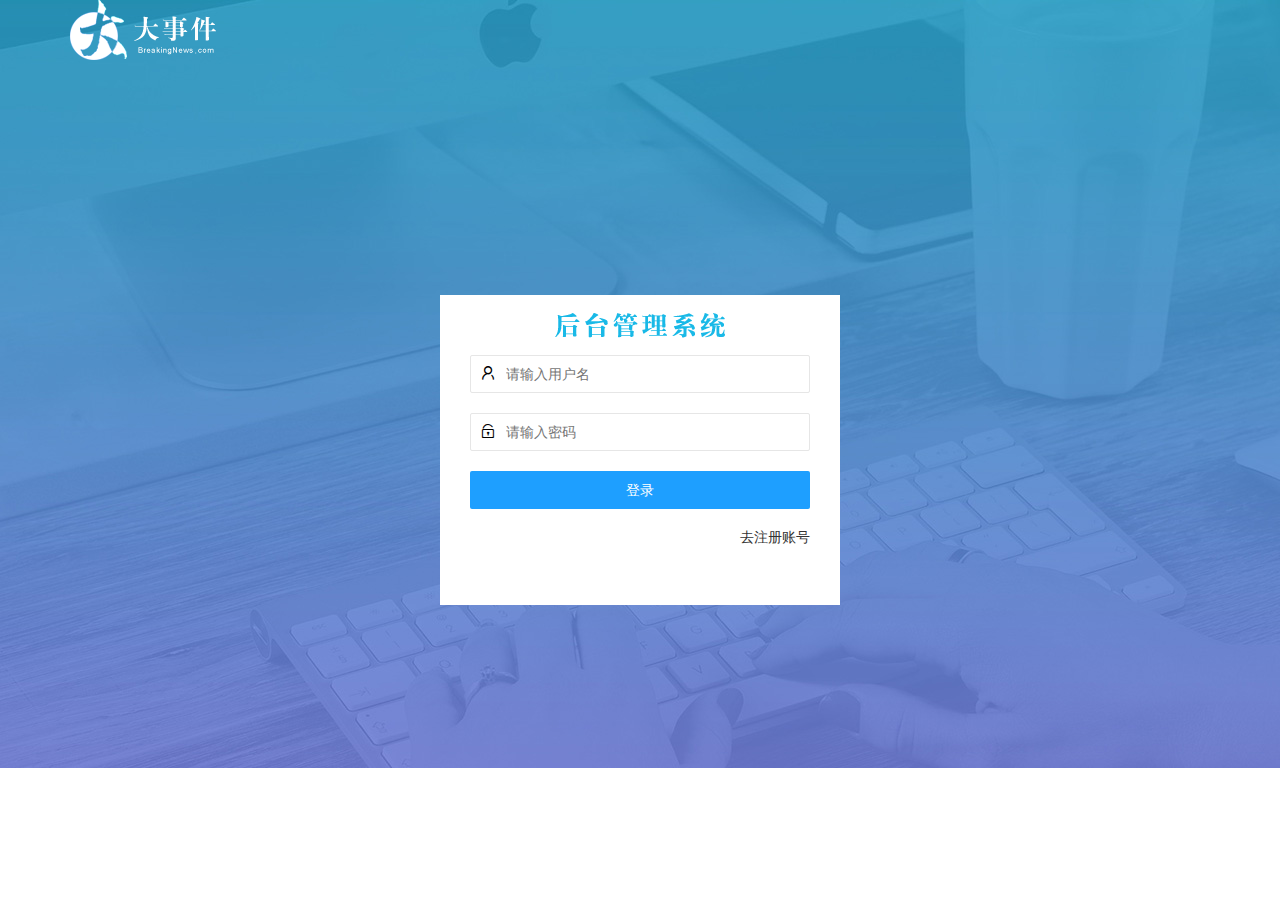
==== commit 3e092b60: "登录与注册界面部分" ====
--- a/index.html
+++ b/index.html
@@ -10,6 +10,28 @@
 </head>
 
 <body>
+    <div class="layui-main">
+        <img src="/assets/images/logo.png" alt="">
+    </div>
+    <div class="register">
+        <div class="title">
+        </div>
+        <form action="" class="form_login">
+            <div class="layui-form-item">
+                <i class="layui-icon layui-icon-username"></i>
+                <input type="text" name="username" required lay-verify="required" placeholder="请输入用户名" autocomplete="off" class="layui-input">
+            </div>
+            <div class="layui-form-item">
+                <i class="layui-icon layui-icon-password"></i>
+                <input type="password" name="password" required lay-verify="required" placeholder="请输入密码" autocomplete="off" class="layui-input">
+            </div>
+            <button type="button" class="layui-btn layui-btn-normal layui-btn-fluid">登录</button>
+            <div class="xx">
+                <a href="javascript:;" class="form-a">去注册账号</a>
+            </div>
+
+        </form>
+    </div>
 
 </body>
 
--- a/assets/css/index.css
+++ b/assets/css/index.css
@@ -0,0 +1,54 @@
+* {
+    margin: 0;
+    padding: 0;
+    box-sizing: border-box;
+}
+
+body {
+    background: url(/assets/images/login_bg.jpg) no-repeat;
+    background-size: cover;
+}
+
+.register {
+    width: 400px;
+    height: 310px;
+    background-color: #fff;
+    position: absolute;
+    left: 50%;
+    top: 50%;
+    transform: translate(-50%, -50%);
+}
+
+.title {
+    height: 60px;
+    background: url(/assets/images/login_title.png) no-repeat center;
+}
+
+.form_login {
+    padding: 0 30px;
+}
+
+.layui-form-item {
+    position: relative;
+}
+
+.layui-icon {
+    position: absolute;
+    top: 10px;
+    left: 10px;
+}
+
+.layui-input {
+    margin-bottom: 20px;
+    padding-left: 35px;
+}
+
+.xx {
+    position: relative;
+    margin-top: 20px;
+}
+
+.form-a {
+    position: absolute;
+    right: 0;
+}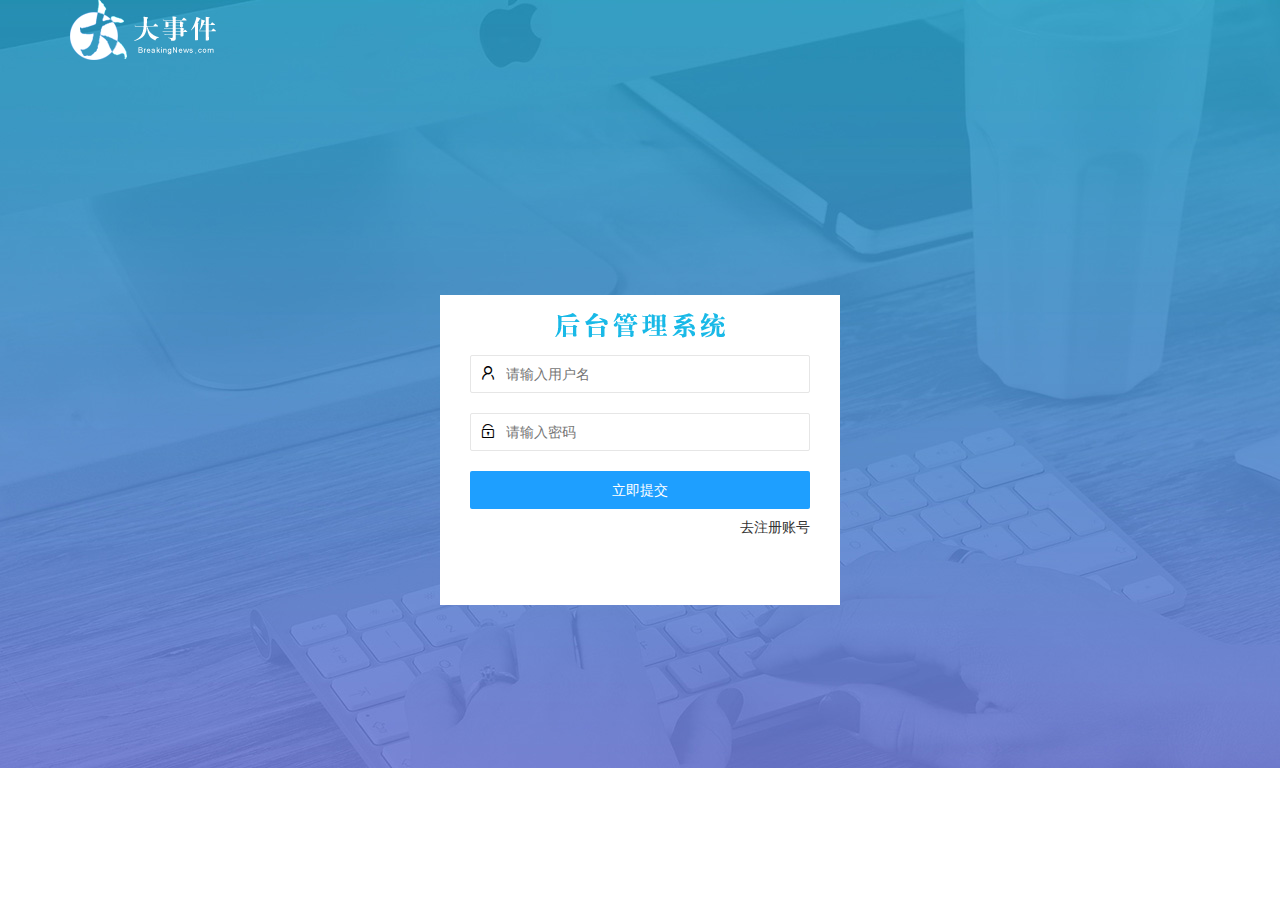
==== commit 31c1152b: "添加了一个注册页面" ====
--- a/index.html
+++ b/index.html
@@ -4,7 +4,7 @@
 <head>
     <meta charset="UTF-8">
     <meta name="viewport" content="width=device-width, initial-scale=1.0">
-    <title>Document</title>
+    <title>大事件-登录/注册</title>
     <link rel="stylesheet" href="/assets/lib/layui/css/layui.css">
     <link rel="stylesheet" href="/assets/css/index.css">
 </head>
@@ -16,7 +16,7 @@
     <div class="register">
         <div class="title">
         </div>
-        <form action="" class="form_login">
+        <form class="layui-form" action="">
             <div class="layui-form-item">
                 <i class="layui-icon layui-icon-username"></i>
                 <input type="text" name="username" required lay-verify="required" placeholder="请输入用户名" autocomplete="off" class="layui-input">
@@ -25,11 +25,10 @@
                 <i class="layui-icon layui-icon-password"></i>
                 <input type="password" name="password" required lay-verify="required" placeholder="请输入密码" autocomplete="off" class="layui-input">
             </div>
-            <button type="button" class="layui-btn layui-btn-normal layui-btn-fluid">登录</button>
+            <button class="layui-btn" lay-submit lay-filter="formDemo">立即提交</button>
             <div class="xx">
-                <a href="javascript:;" class="form-a">去注册账号</a>
+                <a href="login.html" class="form-a">去注册账号</a>
             </div>
-
         </form>
     </div>
 
--- a/assets/css/index.css
+++ b/assets/css/index.css
@@ -24,7 +24,7 @@
     background: url(/assets/images/login_title.png) no-repeat center;
 }
 
-.form_login {
+.layui-form {
     padding: 0 30px;
 }
 
@@ -43,9 +43,14 @@
     padding-left: 35px;
 }
 
+.layui-btn {
+    width: 100%;
+    background-color: #1E9FFF;
+}
+
 .xx {
     position: relative;
-    margin-top: 20px;
+    margin-top: 10px;
 }
 
 .form-a {
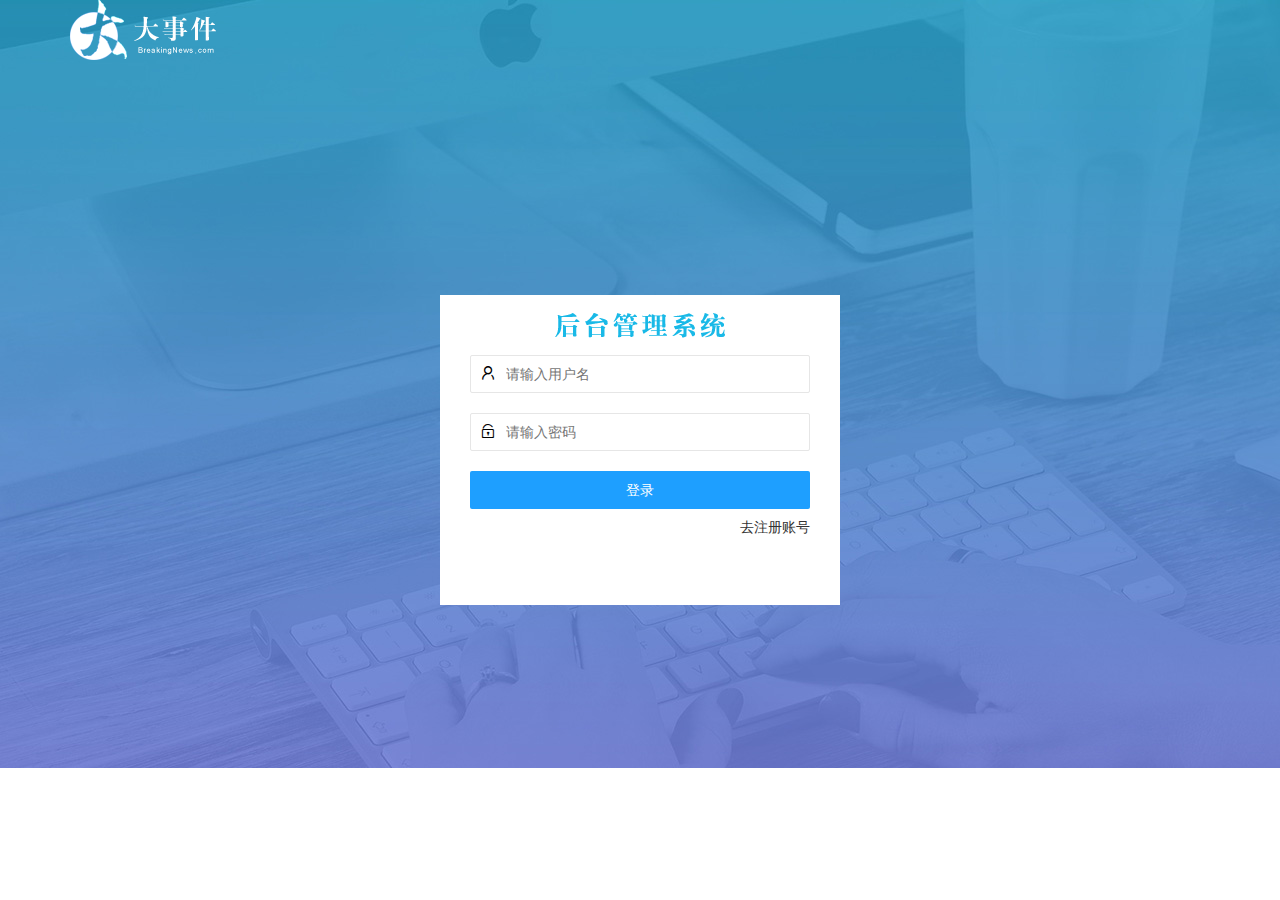
==== commit 9985fe4d: "1" ====
--- a/index.html
+++ b/index.html
@@ -19,18 +19,19 @@
         <form class="layui-form" action="">
             <div class="layui-form-item">
                 <i class="layui-icon layui-icon-username"></i>
-                <input type="text" name="username" required lay-verify="required" placeholder="请输入用户名" autocomplete="off" class="layui-input">
+                <input type="text" name="username" required lay-verify="username" placeholder="请输入用户名" autocomplete="off" class="layui-input">
             </div>
             <div class="layui-form-item">
                 <i class="layui-icon layui-icon-password"></i>
                 <input type="password" name="password" required lay-verify="required" placeholder="请输入密码" autocomplete="off" class="layui-input">
             </div>
-            <button class="layui-btn" lay-submit lay-filter="formDemo">立即提交</button>
+            <button class="layui-btn" lay-submit lay-filter="formDemo">登录</button>
             <div class="xx">
                 <a href="login.html" class="form-a">去注册账号</a>
             </div>
         </form>
     </div>
+    <script src="/assets/lib/layui/layui.all.js"></script>
 
 </body>
 
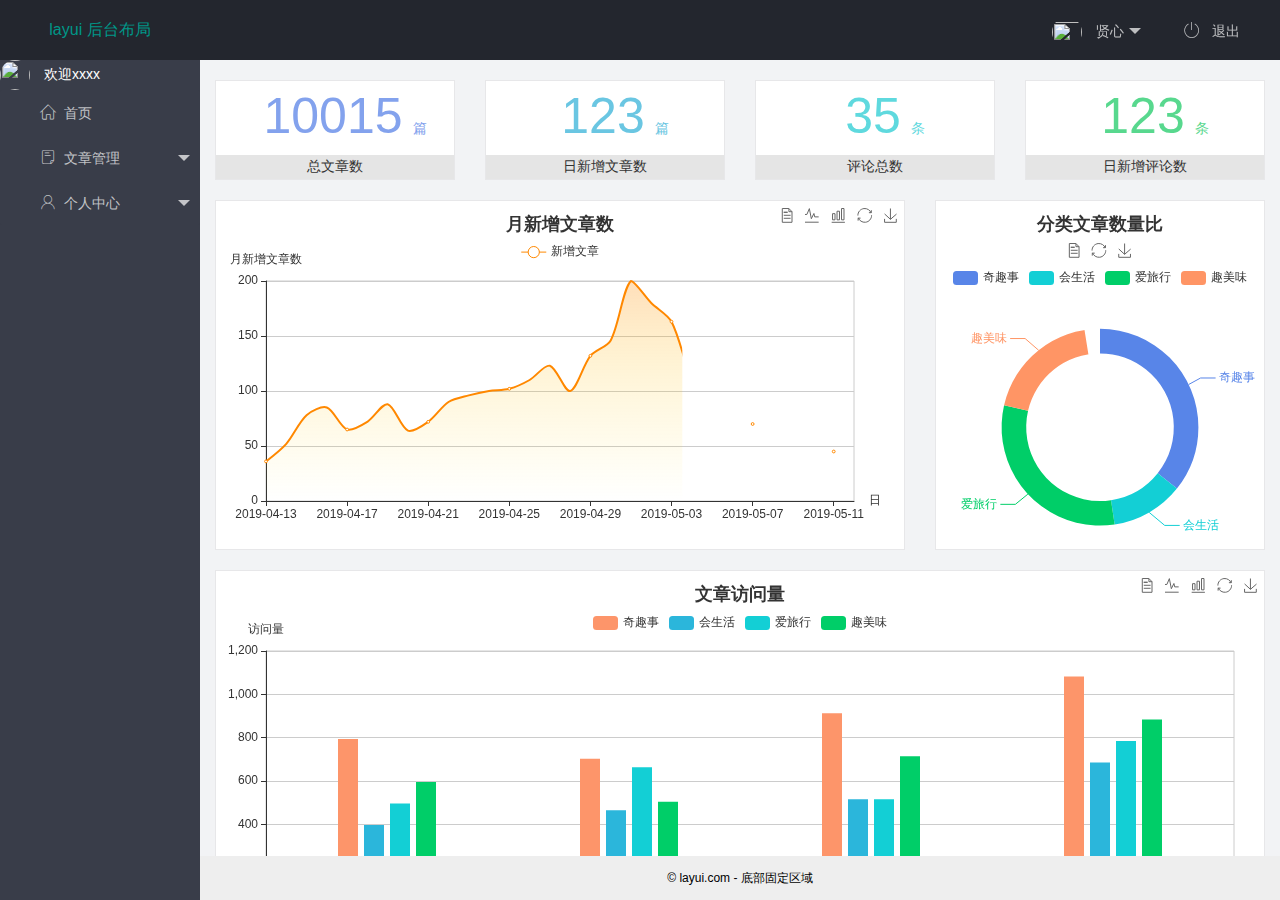
==== commit 7cdc536c: "加入了一些完美的bug" ====
--- a/index.html
+++ b/index.html
@@ -1,38 +1,91 @@
 <!DOCTYPE html>
-<html lang="en">
+<html>
 
 <head>
-    <meta charset="UTF-8">
-    <meta name="viewport" content="width=device-width, initial-scale=1.0">
-    <title>大事件-登录/注册</title>
+    <meta charset="utf-8">
+    <meta name="viewport" content="width=device-width, initial-scale=1, maximum-scale=1">
+    <title>layout 后台大布局 - Layui</title>
     <link rel="stylesheet" href="/assets/lib/layui/css/layui.css">
     <link rel="stylesheet" href="/assets/css/index.css">
+    <link rel="stylesheet" href="/assets/fonts/iconfont.css">
 </head>
 
-<body>
-    <div class="layui-main">
-        <img src="/assets/images/logo.png" alt="">
+<body class="layui-layout-body">
+    <div class="layui-layout layui-layout-admin">
+        <div class="layui-header" lay-shrink="all">
+            <div class="layui-logo">layui 后台布局</div>
+            <!-- 头部区域（可配合layui已有的水平导航） -->
+            <ul class="layui-nav layui-layout-right" lay-shrink="all">
+                <li class="layui-nav-item">
+                    <a href="javascript:;" class="userinfo">
+                        <img src="http://t.cn/RCzsdCq" class="layui-nav-img"> 贤心
+                    </a>
+                    <dl class="layui-nav-child">
+                        <dd><a href="">基本资料</a></dd>
+                        <dd><a href="">更换头像</a></dd>
+                        <dd><a href="">修改密码</a></dd>
+                    </dl>
+                </li>
+                <li class="layui-nav-item">
+                    <a href="javascript:;" class="secede" ">
+                        <span class="iconfont icon-tuichu "></span> 退出
+                    </a>
+                </li>
+            </ul>
+        </div>
+        <div class="layui-side layui-bg-black ">
+            <div class="layui-side-scroll ">
+                <div class="userinfo ">
+                    <img src="http://t.cn/RCzsdCq " class="layui-nav-img ">
+                    <span>欢迎xxxx</span>
+                </div>
+                <!-- 左侧导航区域（可配合layui已有的垂直导航） -->
+                <ul class="layui-nav layui-nav-tree " lay-filter="test " lay-shrink="all ">
+                    <li class="layui-nav-item "><a href="/home/dashboard.html " target="fm "><span class="iconfont icon-home "></span>首页</a></li>
+                    <li class="layui-nav-item ">
+                        <a class=" " href="javascript:; ">
+                            <span class="iconfont icon-16 "></span>文章管理
+
+                        </a>
+                        <dl class="layui-nav-child ">
+                            <dd><a href="javascript:; "><i class="layui-icon layui-icon-app "></i> 文章类别</a></dd>
+                            <dd><a href="javascript:; "><i class="layui-icon layui-icon-app "></i> 文章列表</a></dd>
+                            <dd><a href="javascript:; "><i class="layui-icon layui-icon-app "></i> 文章发布</a></dd>
+
+                        </dl>
+                    </li>
+                    <li class="layui-nav-item ">
+                        <a href="javascript:; "><span class="iconfont icon-user "></span>个人中心</a>
+                        <dl class="layui-nav-child ">
+                            <dd><a href="javascript:; "><i class="layui-icon layui-icon-app "></i> 基本资料</a></dd>
+                            <dd><a href="javascript:; "><i class="layui-icon layui-icon-app "></i> 个人中心</a></dd>
+                            <dd><a href="javascript:; "><i class="layui-icon layui-icon-app "></i> 修改密码</a></dd>
+                        </dl>
+                    </li>
+                </ul>
+            </div>
+        </div>
+
+        <div class="layui-body ">
+            <!-- 内容主体区域 -->
+            <iframe src="/home/dashboard.html " frameborder="0 " name='fm'></iframe>
+        </div>
+
+        <div class="layui-footer ">
+            <!-- 底部固定区域 -->
+            © layui.com - 底部固定区域
+        </div>
     </div>
-    <div class="register">
-        <div class="title">
-        </div>
-        <form class="layui-form" action="">
-            <div class="layui-form-item">
-                <i class="layui-icon layui-icon-username"></i>
-                <input type="text" name="username" required lay-verify="username" placeholder="请输入用户名" autocomplete="off" class="layui-input">
-            </div>
-            <div class="layui-form-item">
-                <i class="layui-icon layui-icon-password"></i>
-                <input type="password" name="password" required lay-verify="required" placeholder="请输入密码" autocomplete="off" class="layui-input">
-            </div>
-            <button class="layui-btn" lay-submit lay-filter="formDemo">登录</button>
-            <div class="xx">
-                <a href="login.html" class="form-a">去注册账号</a>
-            </div>
-        </form>
-    </div>
-    <script src="/assets/lib/layui/layui.all.js"></script>
 
+    <!-- 导入layui的js文件 -->
+    <script src="/assets/lib/layui/layui.all.js "></script>
+    <!-- 导入jquery的js文件 -->
+
+    <script src="/assets/lib/jquery.js "></script>
+    <!-- 导入自己封装的jsw文件 -->
+    <script src="/assets/js/baseAPI.js "></script>
+    <!-- 导入自己的js文件 -->
+    <script src="/assets/js/index.js "></script>
 </body>
 
 </html>--- a/assets/css/index.css
+++ b/assets/css/index.css
@@ -1,59 +1,34 @@
-* {
-    margin: 0;
-    padding: 0;
-    box-sizing: border-box;
+.layui-footer {
+    text-align: center;
+    font-size: 12px;
 }
 
-body {
-    background: url(/assets/images/login_bg.jpg) no-repeat;
-    background-size: cover;
-}
-
-.register {
-    width: 400px;
-    height: 310px;
-    background-color: #fff;
-    position: absolute;
-    left: 50%;
-    top: 50%;
-    transform: translate(-50%, -50%);
-}
-
-.title {
-    height: 60px;
-    background: url(/assets/images/login_title.png) no-repeat center;
-}
-
-.layui-form {
-    padding: 0 30px;
-}
-
-.layui-form-item {
-    position: relative;
+.iconfont {
+    margin-left: 20px;
+    margin-right: 8px;
 }
 
 .layui-icon {
-    position: absolute;
-    top: 10px;
-    left: 10px;
+    margin-left: 30px;
+    margin-right: 8px;
 }
 
-.layui-input {
-    margin-bottom: 20px;
-    padding-left: 35px;
+.layui-body {
+    overflow: hidden;
 }
 
-.layui-btn {
+iframe {
     width: 100%;
-    background-color: #1E9FFF;
+    height: 100%;
 }
 
-.xx {
-    position: relative;
-    margin-top: 10px;
+a {
+    transition: none!important;
 }
 
-.form-a {
-    position: absolute;
-    right: 0;
-}+.userinfo {
+    user-select: none;
+}
+
+
+/* —————————————————————————————————————————————————————————————————————————————————————————— */--- a/assets/fonts/iconfont.css
+++ b/assets/fonts/iconfont.css
@@ -0,0 +1,37 @@
+@font-face {font-family: "iconfont";
+  src: url('iconfont.eot?t=1576139966484'); /* IE9 */
+  src: url('iconfont.eot?t=1576139966484#iefix') format('embedded-opentype'), /* IE6-IE8 */
+  url('[data-uri]') format('woff2'),
+  url('iconfont.woff?t=1576139966484') format('woff'),
+  url('iconfont.ttf?t=1576139966484') format('truetype'), /* chrome, firefox, opera, Safari, Android, iOS 4.2+ */
+  url('iconfont.svg?t=1576139966484#iconfont') format('svg'); /* iOS 4.1- */
+}
+
+.iconfont {
+  font-family: "iconfont" !important;
+  font-size: 16px;
+  font-style: normal;
+  -webkit-font-smoothing: antialiased;
+  -moz-osx-font-smoothing: grayscale;
+}
+
+.icon-home:before {
+  content: "\e6a9";
+}
+
+.icon-user:before {
+  content: "\e614";
+}
+
+.icon-pinglun:before {
+  content: "\e616";
+}
+
+.icon-tuichu:before {
+  content: "\e865";
+}
+
+.icon-16:before {
+  content: "\e615";
+}
+
